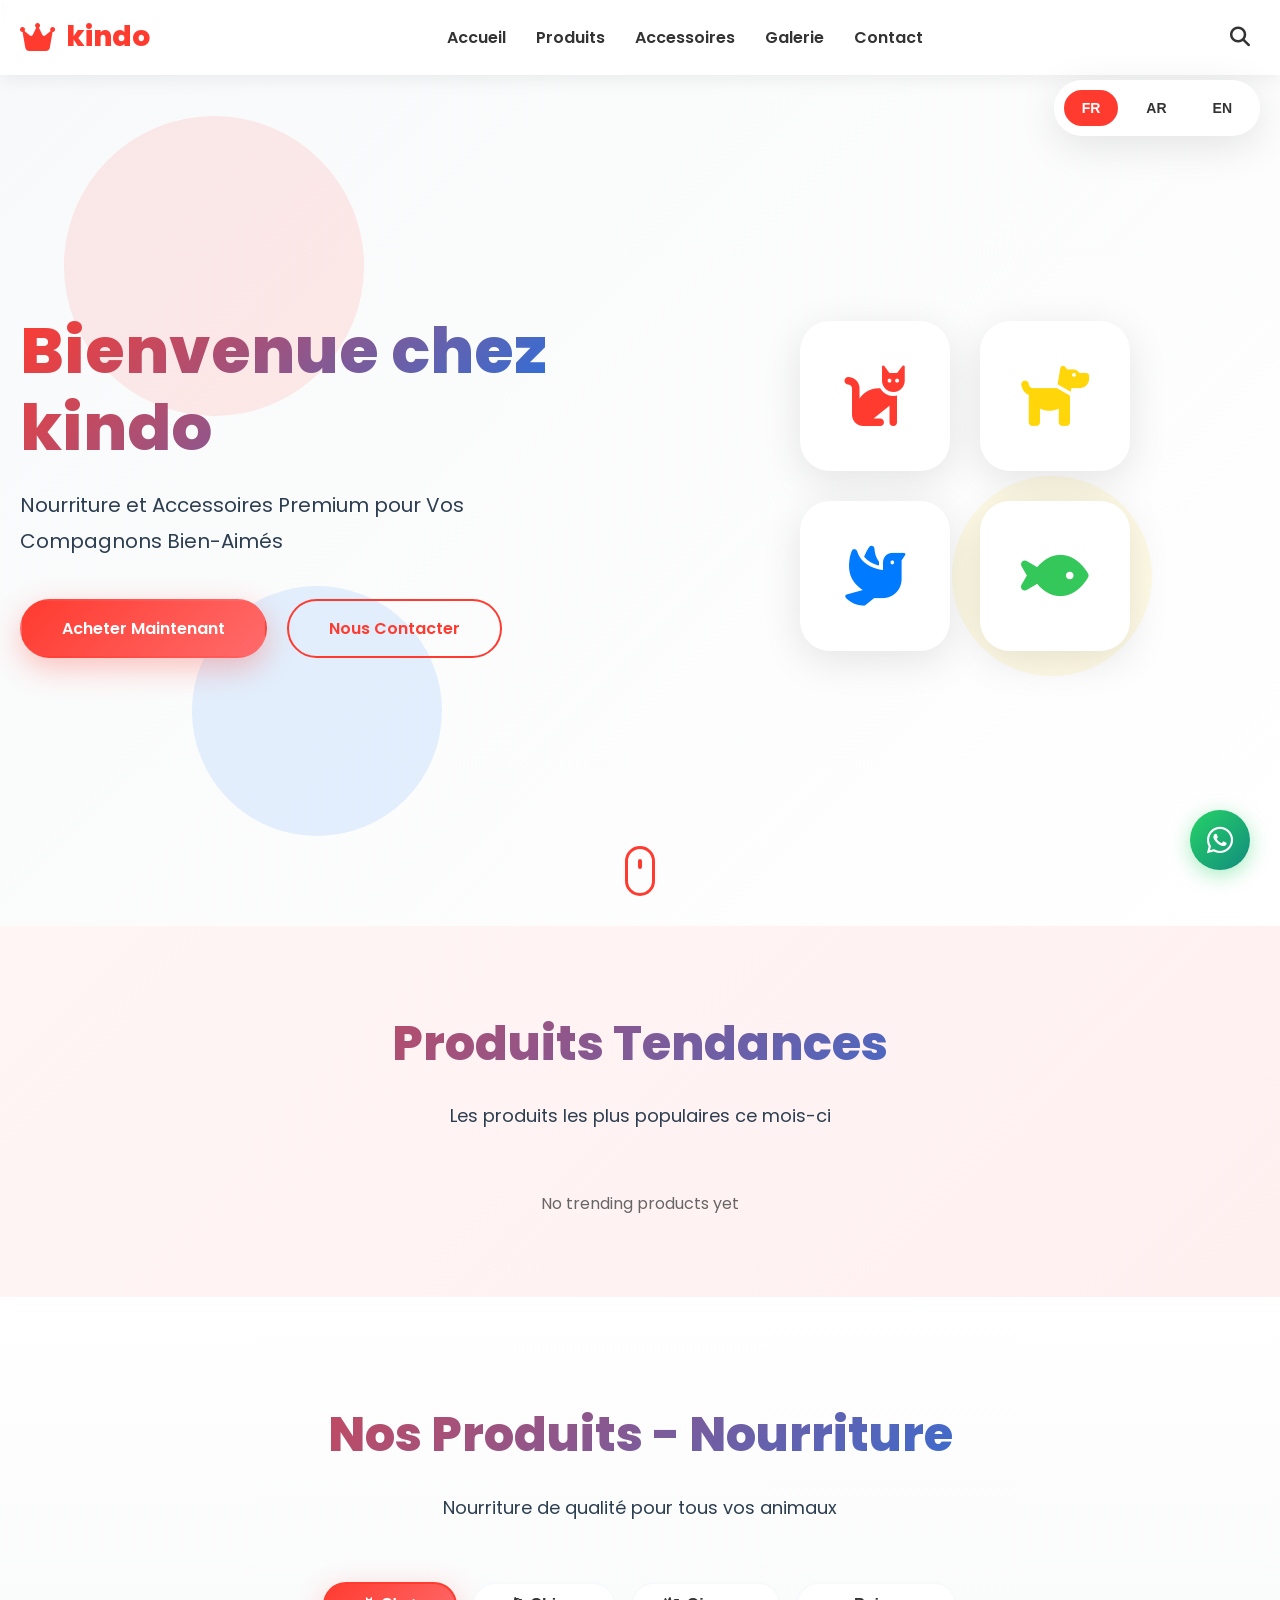
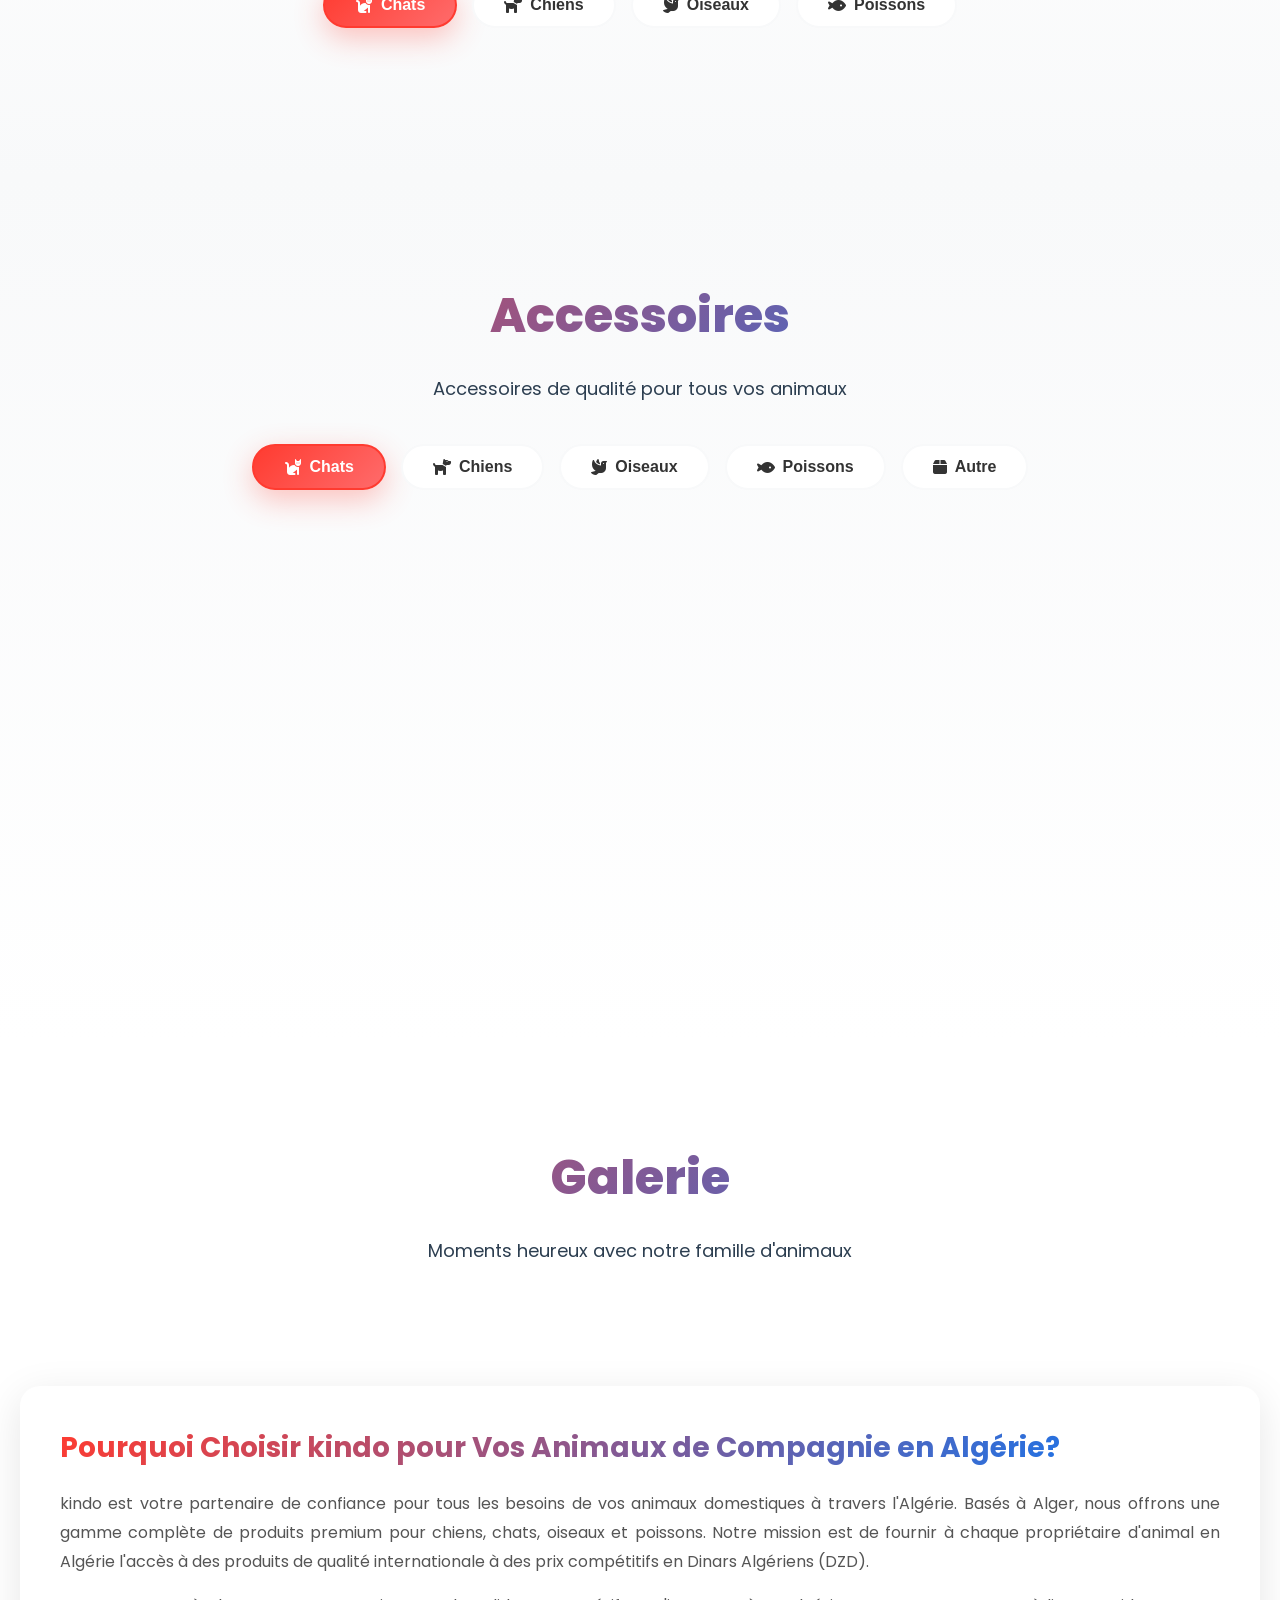
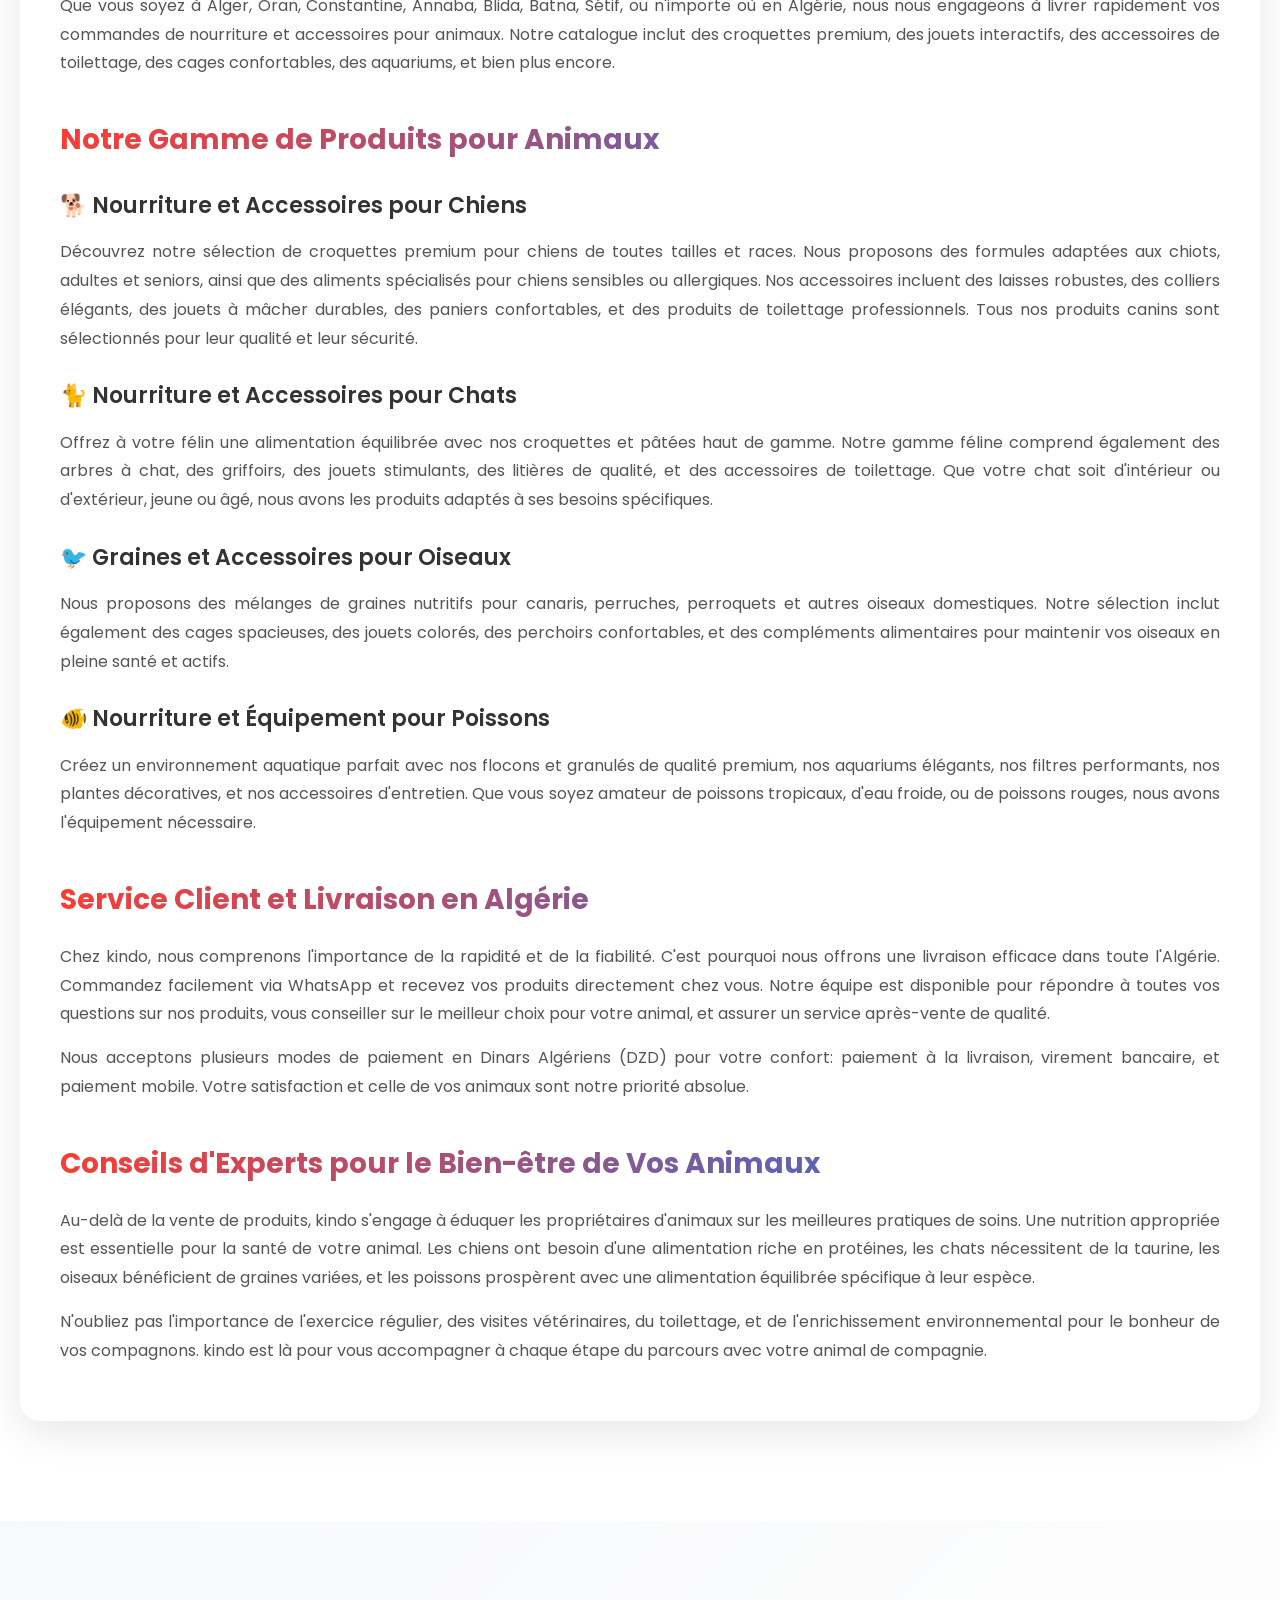
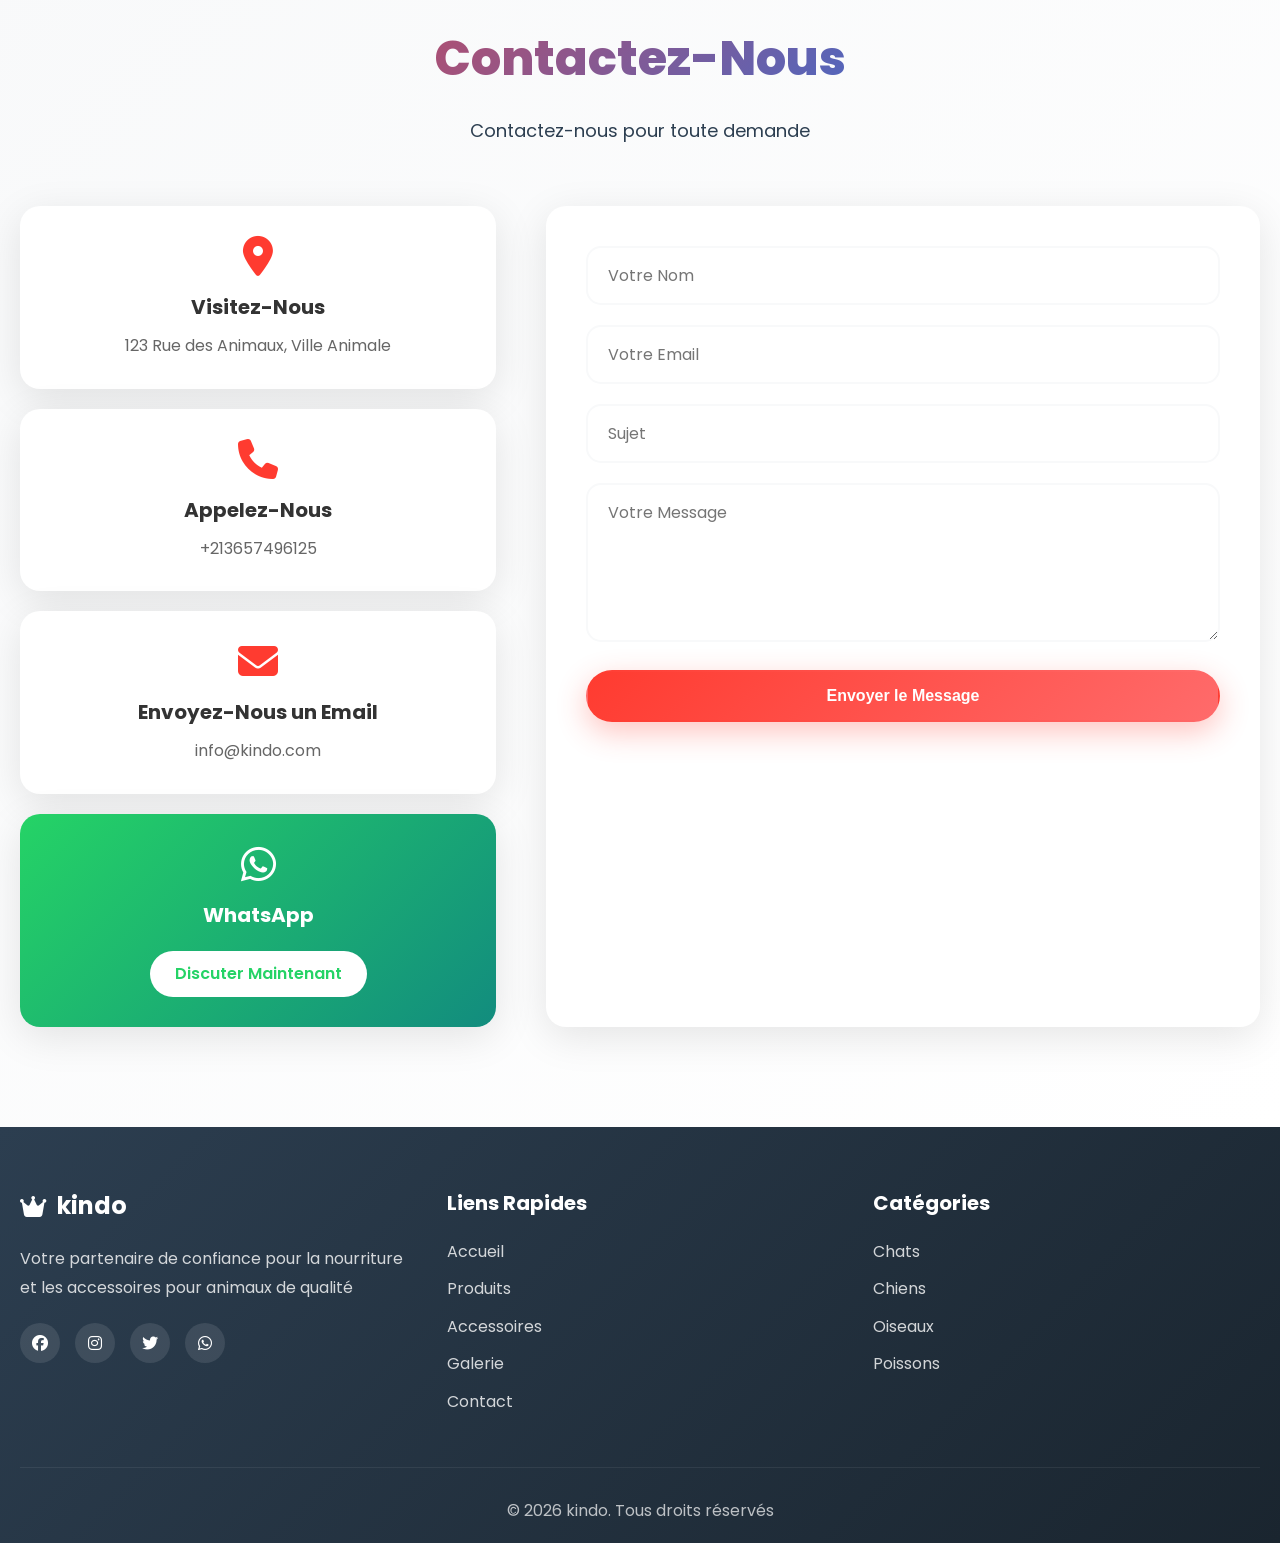
==== index.html @ 69554d9c "Fix mobile product card layout to show 2-column grid - Changed product cards from full-width to 2-co" ====
<!DOCTYPE html>
<html lang="fr" dir="ltr">
<head>
    <meta charset="UTF-8">
    <meta name="viewport" content="width=device-width, initial-scale=1.0, maximum-scale=5.0, user-scalable=yes">
    
    <!-- Primary SEO Meta Tags -->
    <title>Kindo - Nourriture et Accessoires pour Animaux en Algérie</title>
    <meta name="title" content="kindo - Nourriture et Accessoires pour Animaux en Algérie | Alger, Oran, Constantine">
    <meta name="description" content="Boutique spécialisée en nourriture et accessoires pour chiens, chats, oiseaux et poissons en Algérie. Produits premium de qualité, livraison rapide à Alger, Oran, Constantine. Commandez via WhatsApp. Prix en Dinars Algériens (DZD).">
    <meta name="keywords" content="nourriture animaux algerie, animalerie alger, pet shop algeria, croquettes chien algerie, nourriture chat algerie, accessoires animaux domestiques dz, graines oiseaux algerie, aquarium poisson alger, veterinaire produits, animal food algeria, pet store oran, animalerie constantine, طعام الحيوانات الجزائر, متجر حيوانات أليفة الجزائر, مستلزمات الحيوانات">
    <meta name="author" content="kindo Algeria">
    <meta name="robots" content="index, follow, max-image-preview:large, max-snippet:-1, max-video-preview:-1">
    <meta name="googlebot" content="index, follow">
    <link rel="canonical" href="https://kindo.pages.dev/">
    
    <!-- Favicon -->
    <link rel="icon" type="image/x-icon" href="favicon.ico">
    <link rel="icon" type="image/png" sizes="32x32" href="favicon-32x32.png">
    <link rel="icon" type="image/png" sizes="16x16" href="favicon-16x16.png">
    <link rel="apple-touch-icon" sizes="180x180" href="apple-touch-icon.png">
    
    <!-- Geo Targeting -->
    <meta name="geo.region" content="DZ">
    <meta name="geo.placename" content="Algeria">
    <meta name="geo.position" content="36.7538;3.0588">
    <meta name="ICBM" content="36.7538, 3.0588">
    
    <!-- Open Graph / Facebook -->
    <meta property="og:type" content="website">
    <meta property="og:url" content="https://kindo.pages.dev/">
    <meta property="og:title" content="kindo - Animalerie Premium en Algérie">
    <meta property="og:description" content="Découvrez notre large gamme de nourriture et accessoires pour animaux domestiques. Livraison en Algérie. Commandez maintenant!">
    <meta property="og:image" content="https://kindo.pages.dev/og-image.jpg">
    <meta property="og:image:width" content="1200">
    <meta property="og:image:height" content="630">
    <meta property="og:locale" content="fr_DZ">
    <meta property="og:locale:alternate" content="ar_DZ">
    <meta property="og:locale:alternate" content="en_US">
    <meta property="og:site_name" content="kindo">

    <!-- Twitter Card -->
    <meta name="twitter:card" content="summary_large_image">
    <meta name="twitter:url" content="https://kindo.pages.dev/">
    <meta name="twitter:title" content="kindo - Animalerie Premium en Algérie">
    <meta name="twitter:description" content="Nourriture et accessoires de qualité pour chiens, chats, oiseaux et poissons. Livraison en Algérie.">
    <meta name="twitter:image" content="https://kindo.pages.dev/og-image.jpg">
    <meta name="twitter:site" content="@kindoAlgeria">

    <!-- Hreflang Tags for Multilingual SEO -->
    <link rel="alternate" hreflang="fr-dz" href="https://kindo.pages.dev/">
    <link rel="alternate" hreflang="ar-dz" href="https://kindo.pages.dev/">
    <link rel="alternate" hreflang="en" href="https://kindo.pages.dev/">
    <link rel="alternate" hreflang="x-default" href="https://kindo.pages.dev/">

    <!-- Theme Color -->
    <meta name="theme-color" content="#667eea">
    <meta name="msapplication-TileColor" content="#667eea">

    <!-- Mobile App Meta -->
    <meta name="mobile-web-app-capable" content="yes">
    <meta name="apple-mobile-web-app-capable" content="yes">
    <meta name="apple-mobile-web-app-status-bar-style" content="default">
    <meta name="apple-mobile-web-app-title" content="kindo">

    <!-- Schema.org Structured Data -->
    <script type="application/ld+json">
    {
        "@context": "https://schema.org",
        "@type": "LocalBusiness",
        "name": "kindo",
        "description": "Boutique spécialisée en nourriture et accessoires pour animaux en Algérie",
        "url": "https://kindo.pages.dev/",
        "telephone": "+213657496125",
        "email": "info@kindo.com",
        "address": {
            "@type": "PostalAddress",
            "streetAddress": "Baraki, Alger",
            "addressLocality": "Alger",
            "addressRegion": "Alger",
            "addressCountry": "DZ"
        },
        "geo": {
            "@type": "GeoCoordinates",
            "latitude": "36.7538",
            "longitude": "3.0588"
        },
        "openingHours": "Mo-Su 09:00-20:00",
        "priceRange": "$$",
        "areaServed": {
            "@type": "GeoCircle",
            "geoMidpoint": {
                "@type": "GeoCoordinates",
                "latitude": "36.7538",
                "longitude": "3.0588"
            },
            "geoRadius": "100000"
        },
        "sameAs": [
            "https://www.facebook.com/kindo",
            "https://www.instagram.com/kindo",
            "https://www.twitter.com/kindoAlgeria"
        ]
    }
    </script>
    
    <!-- Schema.org Structured Data for AI & SEO -->
    <script type="application/ld+json">
    {
      "@context": "https://schema.org",
      "@type": "PetStore",
      "name": "kindo",
      "description": "Animalerie spécialisée en nourriture et accessoires pour animaux domestiques en Algérie",
      "url": "https://kindo.pages.dev",
      "logo": "https://kindo.pages.dev/logo.png",
      "image": "https://kindo.pages.dev/og-image.jpg",
      "priceRange": "500 DZD - 15000 DZD",
      "address": {
        "@type": "PostalAddress",
        "streetAddress": "Rue des Animaux",
        "addressLocality": "Alger",
        "addressRegion": "Alger",
        "postalCode": "16000",
        "addressCountry": "DZ"
      },
      "geo": {
        "@type": "GeoCoordinates",
        "latitude": "36.7538",
        "longitude": "3.0588"
      },
      "telephone": "+213657496125",
      "openingHoursSpecification": [
        {
          "@type": "OpeningHoursSpecification",
          "dayOfWeek": ["Sunday", "Monday", "Tuesday", "Wednesday", "Thursday", "Friday", "Saturday"],
          "opens": "09:00",
          "closes": "20:00"
        }
      ],
      "paymentAccepted": "Cash, Mobile Payment, Bank Transfer",
      "currenciesAccepted": "DZD",
      "areaServed": {
        "@type": "Country",
        "name": "Algeria"
      },
      "sameAs": [
        "https://www.facebook.com/kindo",
        "https://www.instagram.com/kindo_dz"
      ]
    }
    </script>
    }
    </script>
    
    <!-- Breadcrumb Schema -->
    <script type="application/ld+json">
    {
      "@context": "https://schema.org",
      "@type": "BreadcrumbList",
      "itemListElement": [{
        "@type": "ListItem",
        "position": 1,
        "name": "Accueil",
        "item": "https://kindo.pages.dev/"
      }]
    }
    </script>
    
    <title>kindo - Nourriture et Accessoires Premium pour Animaux</title>
    <link rel="stylesheet" href="styles.css?v=6.3">
    <link rel="stylesheet" href="https://cdnjs.cloudflare.com/ajax/libs/font-awesome/6.4.0/css/all.min.css">
    <link href="https://fonts.googleapis.com/css2?family=Poppins:wght@300;400;500;600;700;800&display=swap" rel="stylesheet">
</head>
<body>
    <!-- Preloader -->
    <div class="preloader" id="preloader">
        <div class="preloader-content">
            <div class="paw-print">
                <i class="fas fa-paw"></i>
            </div>
            <p class="loading-text" data-en="Loading..." data-fr="Chargement..." data-ar="جار التحميل...">Chargement...</p>
        </div>
    </div>

    <!-- Language Switcher -->
    <div class="language-switcher">
        <button class="lang-btn active" data-lang="fr">FR</button>
        <button class="lang-btn" data-lang="ar">AR</button>
        <button class="lang-btn" data-lang="en">EN</button>
    </div>

    <!-- Navigation -->
    <nav class="navbar" id="navbar">
        <div class="container">
            <div class="nav-wrapper">
                <div class="logo">
                    <i class="fas fa-crown"></i>
                    <span data-en="kindo" data-fr="kindo" data-ar="كيندوم">kindo</span>
                </div>
                <ul class="nav-menu" id="navMenu">
                    <li><a href="#home" class="nav-link" data-en="Home" data-fr="Accueil" data-ar="الرئيسية">Accueil</a></li>
                    <li>
                        <a href="#products" class="nav-link" data-en="Products" data-fr="Produits" data-ar="المنتجات">Produits</a>
                    </li>
                    <li><a href="#accessories" class="nav-link" data-en="Accessories" data-fr="Accessoires" data-ar="إكسسوارات">Accessoires</a></li>
                    <li><a href="#gallery" class="nav-link" data-en="Gallery" data-fr="Galerie" data-ar="المعرض">Galerie</a></li>
                    <li><a href="#contact" class="nav-link" data-en="Contact" data-fr="Contact" data-ar="اتصل بنا">Contact</a></li>
                </ul>
                <div class="nav-icons">
                    <button class="search-btn" id="searchBtn"><i class="fas fa-search"></i></button>
                    <button class="menu-toggle" id="menuToggle">
                        <span></span>
                        <span></span>
                        <span></span>
                    </button>
                </div>
            </div>
        </div>
    </nav>

    <!-- Search Overlay -->
    <div class="search-overlay" id="searchOverlay">
        <div class="search-container">
            <div class="search-header">
                <input type="text" id="searchInput" placeholder="Search products..." autocomplete="off">
                <button class="search-close" id="searchClose"><i class="fas fa-times"></i></button>
            </div>
            <div class="search-results" id="searchResults">
                <!-- Search results will appear here -->
            </div>
        </div>
    </div>

    <!-- Hero Section -->
    <section class="hero" id="home">
        <div class="hero-background">
            <div class="floating-shape shape-1"></div>
            <div class="floating-shape shape-2"></div>
            <div class="floating-shape shape-3"></div>
        </div>
        <div class="container">
            <div class="hero-content">
                <h1 class="hero-title" data-en="Welcome to kindo" data-fr="Bienvenue chez kindo" data-ar="مرحباً بك في كيندوم">
                    Bienvenue chez kindo
                </h1>
                <p class="hero-subtitle" data-en="Premium Pet Food & Accessories for Your Beloved Companions" data-fr="Nourriture et Accessoires Premium pour Vos Compagnons Bien-Aimés" data-ar="طعام وإكسسوارات فاخرة لرفاقك الأعزاء">
                    Nourriture et Accessoires Premium pour Vos Compagnons Bien-Aimés
                </p>
                <div class="hero-buttons">
                    <a href="#products" class="btn btn-primary" data-en="Shop Now" data-fr="Acheter Maintenant" data-ar="تسوق الآن">Acheter Maintenant</a>
                    <a href="#contact" class="btn btn-secondary" data-en="Contact Us" data-fr="Nous Contacter" data-ar="اتصل بنا">Nous Contacter</a>
                </div>
            </div>
            <div class="hero-image">
                <div class="hero-pet-icons">
                    <div class="pet-icon"><i class="fas fa-cat"></i></div>
                    <div class="pet-icon"><i class="fas fa-dog"></i></div>
                    <div class="pet-icon"><i class="fas fa-dove"></i></div>
                    <div class="pet-icon"><i class="fas fa-fish"></i></div>
                </div>
            </div>
        </div>
        <div class="scroll-indicator">
            <div class="mouse"></div>
        </div>
    </section>

    <!-- Trending Products Section -->
    <section class="trending-section" id="trending">
        <div class="container">
            <h2 class="section-title" data-en="Trending Products" data-fr="Produits Tendances" data-ar="المنتجات الرائجة">Produits Tendances</h2>
            <p class="section-subtitle" data-en="Most popular products this month" data-fr="Les produits les plus populaires ce mois-ci" data-ar="المنتجات الأكثر شعبية هذا الشهر">Les produits les plus populaires ce mois-ci</p>
            <div class="products-grid" id="trendingGrid">
                <!-- Trending products will be dynamically loaded -->
            </div>
        </div>
    </section>

    <!-- Products Section -->
    <section class="products" id="products">
        <div class="container">
            <h2 class="section-title" data-en="Our Products - Food" data-fr="Nos Produits - Nourriture" data-ar="منتجاتنا - طعام">Nos Produits - Nourriture</h2>
            <p class="section-subtitle" data-en="Quality food for all your pets" data-fr="Nourriture de qualité pour tous vos animaux" data-ar="طعام عالي الجودة لجميع حيواناتك الأليفة">Nourriture de qualité pour tous vos animaux</p>
            
            <!-- Category Tabs -->
            <div class="category-tabs">
                <button class="tab-btn active" data-category="cats" data-type="food" data-en="Cats" data-fr="Chats" data-ar="القطط"><i class="fas fa-cat"></i> Chats</button>
                <button class="tab-btn" data-category="dogs" data-type="food" data-en="Dogs" data-fr="Chiens" data-ar="الكلاب"><i class="fas fa-dog"></i> Chiens</button>
                <button class="tab-btn" data-category="birds" data-type="food" data-en="Birds" data-fr="Oiseaux" data-ar="الطيور"><i class="fas fa-dove"></i> Oiseaux</button>
                <button class="tab-btn" data-category="fish" data-type="food" data-en="Fish" data-fr="Poissons" data-ar="الأسماك"><i class="fas fa-fish"></i> Poissons</button>
            </div>

            <!-- Products Grid -->
            <div class="products-grid" id="productsGrid">
                <!-- Products will be dynamically loaded -->
            </div>
        </div>
    </section>

    <!-- Accessories Section -->
    <section class="products accessories-section" id="accessories">
        <div class="container">
            <h2 class="section-title" data-en="Accessories" data-fr="Accessoires" data-ar="إكسسوارات">Accessoires</h2>
            <p class="section-subtitle" data-en="Quality accessories for all your pets" data-fr="Accessoires de qualité pour tous vos animaux" data-ar="إكسسوارات عالية الجودة لجميع حيواناتك الأليفة">Accessoires de qualité pour tous vos animaux</p>
            
            <!-- Category Tabs for Accessories -->
            <div class="category-tabs">
                <button class="tab-btn active" data-category="cats" data-type="accessory" data-en="Cats" data-fr="Chats" data-ar="القطط"><i class="fas fa-cat"></i> Chats</button>
                <button class="tab-btn" data-category="dogs" data-type="accessory" data-en="Dogs" data-fr="Chiens" data-ar="الكلاب"><i class="fas fa-dog"></i> Chiens</button>
                <button class="tab-btn" data-category="birds" data-type="accessory" data-en="Birds" data-fr="Oiseaux" data-ar="الطيور"><i class="fas fa-dove"></i> Oiseaux</button>
                <button class="tab-btn" data-category="fish" data-type="accessory" data-en="Fish" data-fr="Poissons" data-ar="الأسماك"><i class="fas fa-fish"></i> Poissons</button>
                <button class="tab-btn" data-category="other" data-type="accessory" data-en="Other" data-fr="Autre" data-ar="أخرى"><i class="fas fa-box"></i> Autre</button>
            </div>

            <!-- Accessories Grid -->
            <div class="products-grid" id="accessoriesGrid">
                <!-- Accessories will be dynamically loaded -->
            </div>
        </div>
    </section>

    <!-- Gallery Section -->
    <section class="gallery" id="gallery">
        <div class="container">
            <h2 class="section-title" data-en="Gallery" data-fr="Galerie" data-ar="المعرض">Galerie</h2>
            <p class="section-subtitle" data-en="Happy moments with our pet family" data-fr="Moments heureux avec notre famille d'animaux" data-ar="لحظات سعيدة مع عائلة حيواناتنا الأليفة">Moments heureux avec notre famille d'animaux</p>
            
            <div class="gallery-grid" id="galleryGrid">
                <!-- Gallery items will be dynamically loaded -->
            </div>
            
            <!-- SEO-Rich Content for AI Visibility -->
            <div class="seo-content-section">
                <div class="seo-content-block">
                    <h3 data-fr="Pourquoi Choisir kindo pour Vos Animaux de Compagnie en Algérie?" data-en="Why Choose kindo for Your Pets in Algeria?" data-ar="لماذا تختار كيندوم لحيواناتك الأليفة في الجزائر؟">Pourquoi Choisir kindo pour Vos Animaux de Compagnie en Algérie?</h3>
                    <p data-fr="kindo est votre partenaire de confiance pour tous les besoins de vos animaux domestiques à travers l'Algérie. Basés à Alger, nous offrons une gamme complète de produits premium pour chiens, chats, oiseaux et poissons. Notre mission est de fournir à chaque propriétaire d'animal en Algérie l'accès à des produits de qualité internationale à des prix compétitifs en Dinars Algériens (DZD)." data-en="kindo is your trusted partner for all your pet needs across Algeria. Based in Algiers, we offer a complete range of premium products for dogs, cats, birds and fish. Our mission is to provide every pet owner in Algeria with access to international quality products at competitive prices in Algerian Dinars (DZD)." data-ar="كيندوم هو شريكك الموثوق لجميع احتياجات حيواناتك الأليفة في جميع أنحاء الجزائر. نحن نقدم مجموعة كاملة من المنتجات الفاخرة للكلاب والقطط والطيور والأسماك. مهمتنا هي توفير الوصول لكل مالك حيوان أليف في الجزائر إلى منتجات ذات جودة عالمية بأسعار تنافسية بالدينار الجزائري.">kindo est votre partenaire de confiance pour tous les besoins de vos animaux domestiques à travers l'Algérie. Basés à Alger, nous offrons une gamme complète de produits premium pour chiens, chats, oiseaux et poissons. Notre mission est de fournir à chaque propriétaire d'animal en Algérie l'accès à des produits de qualité internationale à des prix compétitifs en Dinars Algériens (DZD).</p>
                    
                    <p data-fr="Que vous soyez à Alger, Oran, Constantine, Annaba, Blida, Batna, Sétif, ou n'importe où en Algérie, nous nous engageons à livrer rapidement vos commandes de nourriture et accessoires pour animaux. Notre catalogue inclut des croquettes premium, des jouets interactifs, des accessoires de toilettage, des cages confortables, des aquariums, et bien plus encore." data-en="Whether you are in Algiers, Oran, Constantine, Annaba, Blida, Batna, Setif, or anywhere in Algeria, we are committed to quickly delivering your pet food and accessories orders. Our catalog includes premium kibble, interactive toys, grooming accessories, comfortable cages, aquariums, and much more." data-ar="سواء كنت في الجزائر العاصمة، وهران، قسنطينة، عنابة، البليدة، باتنة، سطيف، أو في أي مكان في الجزائر، نحن ملتزمون بتوصيل طلباتك من طعام وإكسسوارات الحيوانات الأليفة بسرعة. يشمل كتالوجنا طعام الحيوانات الفاخر، ألعاب تفاعلية، إكسسوارات التنظيف، أقفاص مريحة، أحواض أسماك، والمزيد.">Que vous soyez à Alger, Oran, Constantine, Annaba, Blida, Batna, Sétif, ou n'importe où en Algérie, nous nous engageons à livrer rapidement vos commandes de nourriture et accessoires pour animaux. Notre catalogue inclut des croquettes premium, des jouets interactifs, des accessoires de toilettage, des cages confortables, des aquariums, et bien plus encore.</p>
                </div>

                <div class="seo-content-block">
                    <h3 data-fr="Notre Gamme de Produits pour Animaux" data-en="Our Range of Pet Products" data-ar="مجموعتنا من منتجات الحيوانات الأليفة">Notre Gamme de Produits pour Animaux</h3>
                    
                    <h4 data-fr="🐕 Nourriture et Accessoires pour Chiens" data-en="🐕 Dog Food and Accessories" data-ar="🐕 طعام وإكسسوارات الكلاب">🐕 Nourriture et Accessoires pour Chiens</h4>
                    <p data-fr="Découvrez notre sélection de croquettes premium pour chiens de toutes tailles et races. Nous proposons des formules adaptées aux chiots, adultes et seniors, ainsi que des aliments spécialisés pour chiens sensibles ou allergiques. Nos accessoires incluent des laisses robustes, des colliers élégants, des jouets à mâcher durables, des paniers confortables, et des produits de toilettage professionnels. Tous nos produits canins sont sélectionnés pour leur qualité et leur sécurité." data-en="Discover our selection of premium kibble for dogs of all sizes and breeds. We offer formulas suitable for puppies, adults and seniors, as well as specialized foods for sensitive or allergic dogs. Our accessories include sturdy leashes, elegant collars, durable chew toys, comfortable beds, and professional grooming products. All our canine products are selected for their quality and safety." data-ar="اكتشف مجموعتنا من طعام الكلاب الفاخر لجميع الأحجام والسلالات. نقدم تركيبات مناسبة للجراء والبالغين وكبار السن، بالإضافة إلى أطعمة متخصصة للكلاب الحساسة أو المصابة بالحساسية. تشمل إكسسواراتنا أطواقًا قوية، وياقات أنيقة، وألعاب مضغ متينة، وأسرّة مريحة، ومنتجات تنظيف احترافية.">Découvrez notre sélection de croquettes premium pour chiens de toutes tailles et races. Nous proposons des formules adaptées aux chiots, adultes et seniors, ainsi que des aliments spécialisés pour chiens sensibles ou allergiques. Nos accessoires incluent des laisses robustes, des colliers élégants, des jouets à mâcher durables, des paniers confortables, et des produits de toilettage professionnels. Tous nos produits canins sont sélectionnés pour leur qualité et leur sécurité.</p>
                    
                    <h4 data-fr="🐈 Nourriture et Accessoires pour Chats" data-en="🐈 Cat Food and Accessories" data-ar="🐈 طعام وإكسسوارات القطط">🐈 Nourriture et Accessoires pour Chats</h4>
                    <p data-fr="Offrez à votre félin une alimentation équilibrée avec nos croquettes et pâtées haut de gamme. Notre gamme féline comprend également des arbres à chat, des griffoirs, des jouets stimulants, des litières de qualité, et des accessoires de toilettage. Que votre chat soit d'intérieur ou d'extérieur, jeune ou âgé, nous avons les produits adaptés à ses besoins spécifiques." data-en="Give your feline a balanced diet with our high-end kibble and pâté. Our feline range also includes cat trees, scratching posts, stimulating toys, quality litter, and grooming accessories. Whether your cat is indoor or outdoor, young or old, we have products suited to its specific needs." data-ar="قدم لقطك نظامًا غذائيًا متوازنًا مع طعام القطط عالي الجودة. تشمل مجموعتنا للقطط أيضًا أشجار القطط، ومخدشات، وألعابًا محفزة، ورمل قطط عالي الجودة، وإكسسوارات العناية. سواء كان قطك داخليًا أو خارجيًا، صغيرًا أو كبيرًا، لدينا المنتجات المناسبة لاحتياجاته الخاصة.">Offrez à votre félin une alimentation équilibrée avec nos croquettes et pâtées haut de gamme. Notre gamme féline comprend également des arbres à chat, des griffoirs, des jouets stimulants, des litières de qualité, et des accessoires de toilettage. Que votre chat soit d'intérieur ou d'extérieur, jeune ou âgé, nous avons les produits adaptés à ses besoins spécifiques.</p>
                    
                    <h4 data-fr="🐦 Graines et Accessoires pour Oiseaux" data-en="🐦 Bird Seeds and Accessories" data-ar="🐦 بذور وإكسسوارات الطيور">🐦 Graines et Accessoires pour Oiseaux</h4>
                    <p data-fr="Nous proposons des mélanges de graines nutritifs pour canaris, perruches, perroquets et autres oiseaux domestiques. Notre sélection inclut également des cages spacieuses, des jouets colorés, des perchoirs confortables, et des compléments alimentaires pour maintenir vos oiseaux en pleine santé et actifs." data-en="We offer nutritious seed mixes for canaries, parakeets, parrots and other domestic birds. Our selection also includes spacious cages, colorful toys, comfortable perches, and dietary supplements to keep your birds healthy and active." data-ar="نقدم خلطات بذور مغذية للكناري والببغاوات والببغاوات الصغيرة وغيرها من الطيور الأليفة. تشمل مجموعتنا أيضًا أقفاصًا واسعة، وألعابًا ملونة، ومجاثم مريحة، ومكملات غذائية للحفاظ على صحة ونشاط طيورك.">Nous proposons des mélanges de graines nutritifs pour canaris, perruches, perroquets et autres oiseaux domestiques. Notre sélection inclut également des cages spacieuses, des jouets colorés, des perchoirs confortables, et des compléments alimentaires pour maintenir vos oiseaux en pleine santé et actifs.</p>
                    
                    <h4 data-fr="🐠 Nourriture et Équipement pour Poissons" data-en="🐠 Fish Food and Equipment" data-ar="🐠 طعام ومعدات الأسماك">🐠 Nourriture et Équipement pour Poissons</h4>
                    <p data-fr="Créez un environnement aquatique parfait avec nos flocons et granulés de qualité premium, nos aquariums élégants, nos filtres performants, nos plantes décoratives, et nos accessoires d'entretien. Que vous soyez amateur de poissons tropicaux, d'eau froide, ou de poissons rouges, nous avons l'équipement nécessaire." data-en="Create a perfect aquatic environment with our premium quality flakes and pellets, elegant aquariums, efficient filters, decorative plants, and maintenance accessories. Whether you are a fan of tropical fish, cold water, or goldfish, we have the necessary equipment." data-ar="أنشئ بيئة مائية مثالية مع رقائقنا وحبيباتنا عالية الجودة، وأحواض الأسماك الأنيقة، والمرشحات الفعالة، والنباتات الزخرفية، وإكسسوارات الصيانة. سواء كنت من محبي الأسماك الاستوائية، أو الماء البارد، أو السمك الذهبي، لدينا المعدات اللازمة.">Créez un environnement aquatique parfait avec nos flocons et granulés de qualité premium, nos aquariums élégants, nos filtres performants, nos plantes décoratives, et nos accessoires d'entretien. Que vous soyez amateur de poissons tropicaux, d'eau froide, ou de poissons rouges, nous avons l'équipement nécessaire.</p>
                </div>

                <div class="seo-content-block">
                    <h3 data-fr="Service Client et Livraison en Algérie" data-en="Customer Service and Delivery in Algeria" data-ar="خدمة العملاء والتوصيل في الجزائر">Service Client et Livraison en Algérie</h3>
                    <p data-fr="Chez kindo, nous comprenons l'importance de la rapidité et de la fiabilité. C'est pourquoi nous offrons une livraison efficace dans toute l'Algérie. Commandez facilement via WhatsApp et recevez vos produits directement chez vous. Notre équipe est disponible pour répondre à toutes vos questions sur nos produits, vous conseiller sur le meilleur choix pour votre animal, et assurer un service après-vente de qualité." data-en="At kindo, we understand the importance of speed and reliability. That's why we offer efficient delivery throughout Algeria. Order easily via WhatsApp and receive your products directly at home. Our team is available to answer all your questions about our products, advise you on the best choice for your pet, and provide quality after-sales service." data-ar="في كيندوم، نفهم أهمية السرعة والموثوقية. لهذا السبب نقدم توصيلًا فعالًا في جميع أنحاء الجزائر. اطلب بسهولة عبر واتساب واستلم منتجاتك مباشرة في المنزل. فريقنا متاح للإجابة على جميع أسئلتك حول منتجاتنا، ونصحك بأفضل اختيار لحيوانك الأليف، وتقديم خدمة ما بعد البيع عالية الجودة.">Chez kindo, nous comprenons l'importance de la rapidité et de la fiabilité. C'est pourquoi nous offrons une livraison efficace dans toute l'Algérie. Commandez facilement via WhatsApp et recevez vos produits directement chez vous. Notre équipe est disponible pour répondre à toutes vos questions sur nos produits, vous conseiller sur le meilleur choix pour votre animal, et assurer un service après-vente de qualité.</p>
                    
                    <p data-fr="Nous acceptons plusieurs modes de paiement en Dinars Algériens (DZD) pour votre confort: paiement à la livraison, virement bancaire, et paiement mobile. Votre satisfaction et celle de vos animaux sont notre priorité absolue." data-en="We accept multiple payment methods in Algerian Dinars (DZD) for your convenience: cash on delivery, bank transfer, and mobile payment. Your satisfaction and that of your pets are our absolute priority." data-ar="نقبل طرق دفع متعددة بالدينار الجزائري (DZD) لراحتك: الدفع عند الاستلام، والتحويل البنكي، والدفع عبر الهاتف المحمول. رضاك ورضا حيواناتك الأليفة هو أولويتنا المطلقة.">Nous acceptons plusieurs modes de paiement en Dinars Algériens (DZD) pour votre confort: paiement à la livraison, virement bancaire, et paiement mobile. Votre satisfaction et celle de vos animaux sont notre priorité absolue.</p>
                </div>

                <div class="seo-content-block">
                    <h3 data-fr="Conseils d'Experts pour le Bien-être de Vos Animaux" data-en="Expert Advice for Your Pets' Well-being" data-ar="نصائح الخبراء لرفاهية حيواناتك الأليفة">Conseils d'Experts pour le Bien-être de Vos Animaux</h3>
                    <p data-fr="Au-delà de la vente de produits, kindo s'engage à éduquer les propriétaires d'animaux sur les meilleures pratiques de soins. Une nutrition appropriée est essentielle pour la santé de votre animal. Les chiens ont besoin d'une alimentation riche en protéines, les chats nécessitent de la taurine, les oiseaux bénéficient de graines variées, et les poissons prospèrent avec une alimentation équilibrée spécifique à leur espèce." data-en="Beyond selling products, kindo is committed to educating pet owners on best care practices. Proper nutrition is essential for your pet's health. Dogs need a protein-rich diet, cats require taurine, birds benefit from varied seeds, and fish thrive on a balanced diet specific to their species." data-ar="بالإضافة إلى بيع المنتجات، تلتزم كيندوم بتثقيف مالكي الحيوانات الأليفة حول أفضل ممارسات الرعاية. التغذية السليمة ضرورية لصحة حيوانك الأليف. تحتاج الكلاب إلى نظام غذائي غني بالبروتين، وتحتاج القطط إلى التورين، وتستفيد الطيور من البذور المتنوعة، وتزدهر الأسماك بنظام غذائي متوازن خاص بنوعها.">Au-delà de la vente de produits, kindo s'engage à éduquer les propriétaires d'animaux sur les meilleures pratiques de soins. Une nutrition appropriée est essentielle pour la santé de votre animal. Les chiens ont besoin d'une alimentation riche en protéines, les chats nécessitent de la taurine, les oiseaux bénéficient de graines variées, et les poissons prospèrent avec une alimentation équilibrée spécifique à leur espèce.</p>
                    
                    <p data-fr="N'oubliez pas l'importance de l'exercice régulier, des visites vétérinaires, du toilettage, et de l'enrichissement environnemental pour le bonheur de vos compagnons. kindo est là pour vous accompagner à chaque étape du parcours avec votre animal de compagnie." data-en="Don't forget the importance of regular exercise, veterinary visits, grooming, and environmental enrichment for your companions' happiness. kindo is here to support you every step of the way with your pet." data-ar="لا تنسَ أهمية التمارين المنتظمة، والزيارات البيطرية، والعناية، والإثراء البيئي لسعادة رفاقك. كيندوم هنا لدعمك في كل خطوة من رحلتك مع حيوانك الأليف.">N'oubliez pas l'importance de l'exercice régulier, des visites vétérinaires, du toilettage, et de l'enrichissement environnemental pour le bonheur de vos compagnons. kindo est là pour vous accompagner à chaque étape du parcours avec votre animal de compagnie.</p>
                </div>
            </div>
        </div>
    </section>

    <!-- Contact Section -->
    <section class="contact" id="contact">
        <div class="container">
            <h2 class="section-title" data-en="Contact Us" data-fr="Contactez-Nous" data-ar="اتصل بنا">Contactez-Nous</h2>
            <p class="section-subtitle" data-en="Get in touch with us for any inquiries" data-fr="Contactez-nous pour toute demande" data-ar="اتصل بنا لأي استفسارات">Contactez-nous pour toute demande</p>
            
            <div class="contact-wrapper">
                <div class="contact-info">
                    <div class="info-card">
                        <i class="fas fa-map-marker-alt"></i>
                        <h3 data-en="Visit Us" data-fr="Visitez-Nous" data-ar="زوروا">Visitez-Nous</h3>
                        <p data-en="123 Pet Street, Animal City" data-fr="Baraki, Alger" data-ar="123 شارع الحيوانات الأليفة، مدينة الحيوانات">123 Rue des Animaux, Ville Animale</p>
                    </div>
                    <div class="info-card">
                        <i class="fas fa-phone"></i>
                        <h3 data-en="Call Us" data-fr="Appelez-Nous" data-ar="اتصل بنا">Appelez-Nous</h3>
                        <p>+213657496125</p>
                    </div>
                    <div class="info-card">
                        <i class="fas fa-envelope"></i>
                        <h3 data-en="Email Us" data-fr="Envoyez-Nous un Email" data-ar="راسلنا">Envoyez-Nous un Email</h3>
                        <p>info@kindo.com</p>
                    </div>
                    <div class="info-card whatsapp-card">
                        <i class="fab fa-whatsapp"></i>
                        <h3 data-en="WhatsApp Us" data-fr="WhatsApp" data-ar="واتساب">WhatsApp</h3>
                        <a href="https://wa.me/0657496125" class="whatsapp-btn" data-en="Chat Now" data-fr="Discuter Maintenant" data-ar="دردش الآن">Discuter Maintenant</a>
                    </div>
                </div>
                <form class="contact-form" id="contactForm">
                    <input type="text" placeholder="Votre Nom" data-placeholder-en="Your Name" data-placeholder-fr="Votre Nom" data-placeholder-ar="اسمك" required>
                    <input type="email" placeholder="Votre Email" data-placeholder-en="Your Email" data-placeholder-fr="Votre Email" data-placeholder-ar="بريدك الإلكتروني" required>
                    <input type="text" placeholder="Sujet" data-placeholder-en="Subject" data-placeholder-fr="Sujet" data-placeholder-ar="الموضوع" required>
                    <textarea rows="5" placeholder="Votre Message" data-placeholder-en="Your Message" data-placeholder-fr="Votre Message" data-placeholder-ar="رسالتك" required></textarea>
                    <button type="submit" class="btn btn-primary" data-en="Send Message" data-fr="Envoyer le Message" data-ar="إرسال الرسالة">Envoyer le Message</button>
                </form>
            </div>
        </div>
    </section>

    <!-- Footer -->
    <footer class="footer">
        <div class="container">
            <div class="footer-content">
                <div class="footer-section">
                    <h3><i class="fas fa-crown"></i> kindo</h3>
                    <p data-en="Your trusted partner for premium pet food and accessories" data-fr="Votre partenaire de confiance pour la nourriture et les accessoires pour animaux de qualité" data-ar="شريكك الموثوق لطعام وإكسسوارات الحيوانات الأليفة الفاخرة">Votre partenaire de confiance pour la nourriture et les accessoires pour animaux de qualité</p>
                    <div class="social-links">
                        <a href="#"><i class="fab fa-facebook"></i></a>
                        <a href="#"><i class="fab fa-instagram"></i></a>
                        <a href="#"><i class="fab fa-twitter"></i></a>
                        <a href="#"><i class="fab fa-whatsapp"></i></a>
                    </div>
                </div>
                <div class="footer-section">
                    <h4 data-en="Quick Links" data-fr="Liens Rapides" data-ar="روابط سريعة">Liens Rapides</h4>
                    <ul>
                        <li><a href="#home" data-en="Home" data-fr="Accueil" data-ar="الرئيسية">Accueil</a></li>
                        <li><a href="#products" data-en="Products" data-fr="Produits" data-ar="المنتجات">Produits</a></li>
                        <li><a href="#accessories" data-en="Accessories" data-fr="Accessoires" data-ar="إكسسوارات">Accessoires</a></li>
                        <li><a href="#gallery" data-en="Gallery" data-fr="Galerie" data-ar="المعرض">Galerie</a></li>
                        <li><a href="#contact" data-en="Contact" data-fr="Contact" data-ar="اتصل بنا">Contact</a></li>
                    </ul>
                </div>
                <div class="footer-section">
                    <h4 data-en="Categories" data-fr="Catégories" data-ar="الفئات">Catégories</h4>
                    <ul>
                        <li><a href="#products" onclick="filterByCategory('cats')" data-en="Cats" data-fr="Chats" data-ar="القطط">Chats</a></li>
                        <li><a href="#products" onclick="filterByCategory('dogs')" data-en="Dogs" data-fr="Chiens" data-ar="الكلاب">Chiens</a></li>
                        <li><a href="#products" onclick="filterByCategory('birds')" data-en="Birds" data-fr="Oiseaux" data-ar="الطيور">Oiseaux</a></li>
                        <li><a href="#products" onclick="filterByCategory('fish')" data-en="Fish" data-fr="Poissons" data-ar="الأسماك">Poissons</a></li>
                    </ul>
                </div>
            </div>
            <div class="footer-bottom">
                <p>&copy; 2026 kindo. <span data-en="All rights reserved" data-fr="Tous droits réservés" data-ar="جميع الحقوق محفوظة">Tous droits réservés</span></p>
            </div>
        </div>
    </footer>

    <!-- WhatsApp Floating Button -->
    <a href="https://wa.me/0657496125" class="whatsapp-float" target="_blank">
        <i class="fab fa-whatsapp"></i>
    </a>

    <!-- Product Modal -->
    <div class="modal" id="productModal">
        <div class="modal-content">
            <span class="close-modal">&times;</span>
            <div class="modal-body" id="modalBody"></div>
        </div>
    </div>

    <!-- Gallery Album Modal -->
    <div class="modal" id="galleryModal">
        <div class="modal-content gallery-modal-content">
            <span class="close-modal" id="closeGalleryModal">&times;</span>
            <div class="gallery-modal-body">
                <div class="carousel-container">
                    <button class="carousel-btn prev" id="carouselPrev"><i class="fas fa-chevron-left"></i></button>
                    <div class="carousel-track-wrapper">
                        <div class="carousel-track" id="carouselTrack">
                            <!-- Slides will be injected here -->
                        </div>
                    </div>
                    <button class="carousel-btn next" id="carouselNext"><i class="fas fa-chevron-right"></i></button>
                </div>
                <div class="carousel-dots" id="carouselDots">
                    <!-- Dots will be injected here -->
                </div>
                <div class="gallery-text-content">
                    <h2 id="galleryModalTitle">Album Title</h2>
                    <p id="galleryModalDescription">Description goes here...</p>
                </div>
            </div>
        </div>
    </div>

    <script src="script.js?v=6.0"></script>
</body>
</html>
---- styles.css ----
/* Reset and Base Styles */
* {
    margin: 0;
    padding: 0;
    box-sizing: border-box;
}

:root {
    --primary-color: #FF3B30;
    --secondary-color: #FFD60A;
    --accent-color: #007AFF;
    --white: #FFFFFF;
    --light-gray: #F8F9FA;
    --dark-gray: #2C3E50;
    --text-color: #333333;
    --shadow: 0 10px 40px rgba(0, 0, 0, 0.1);
    --transition: all 0.4s cubic-bezier(0.4, 0, 0.2, 1);
}

html, body {
    max-width: 100vw;
    overflow-x: hidden;
}

body {
    font-family: 'Poppins', sans-serif;
    color: var(--text-color);
    background: var(--white);
    line-height: 1.6;
    word-wrap: break-word;
    overflow-wrap: break-word;
}

body.rtl {
    direction: rtl;
    text-align: right;
}

.container {
    max-width: 1400px;
    margin: 0 auto;
    padding: 0 20px;
}

/* Preloader */
.preloader {
    position: fixed;
    top: 0;
    left: 0;
    width: 100%;
    height: 100%;
    background: linear-gradient(135deg, var(--primary-color), var(--accent-color));
    display: flex;
    justify-content: center;
    align-items: center;
    z-index: 10000;
    transition: opacity 0.5s ease, visibility 0.5s ease;
}

.preloader.hidden {
    opacity: 0;
    visibility: hidden;
}

.preloader-content {
    text-align: center;
}

.paw-print {
    font-size: 80px;
    color: var(--white);
    animation: bounce 1s infinite;
}

.loading-text {
    color: var(--white);
    font-size: 24px;
    margin-top: 20px;
    font-weight: 600;
}

@keyframes bounce {
    0%, 100% { transform: translateY(0); }
    50% { transform: translateY(-20px); }
}

/* Language Switcher */
.language-switcher {
    position: fixed;
    top: 80px;
    right: 20px;
    z-index: 1001;
    display: flex;
    gap: 10px;
    background: rgba(255, 255, 255, 0.95);
    padding: 10px;
    border-radius: 50px;
    box-shadow: var(--shadow);
    backdrop-filter: blur(10px);
}

.lang-btn {
    padding: 8px 16px;
    border: 2px solid transparent;
    background: transparent;
    color: var(--text-color);
    border-radius: 50px;
    cursor: pointer;
    font-weight: 600;
    font-size: 14px;
    transition: var(--transition);
}

.lang-btn:hover {
    background: var(--light-gray);
}

.lang-btn.active {
    background: var(--primary-color);
    color: var(--white);
    border-color: var(--primary-color);
}

/* Navigation */
.navbar {
    position: fixed;
    top: 0;
    left: 0;
    width: 100%;
    background: rgba(255, 255, 255, 0.98);
    backdrop-filter: blur(20px);
    box-shadow: 0 2px 20px rgba(0, 0, 0, 0.08);
    z-index: 999;
    transition: var(--transition);
}

.navbar.scrolled {
    box-shadow: 0 5px 30px rgba(0, 0, 0, 0.15);
}

.nav-wrapper {
    display: flex;
    justify-content: space-between;
    align-items: center;
    padding: 15px 0;
}

.logo {
    display: flex;
    align-items: center;
    gap: 10px;
    font-size: 28px;
    font-weight: 800;
    color: var(--primary-color);
    cursor: pointer;
    transition: var(--transition);
}

.logo i {
    font-size: 32px;
    animation: rotate 3s infinite linear;
}

.logo:hover {
    transform: scale(1.05);
}

@keyframes rotate {
    from { transform: rotate(0deg); }
    to { transform: rotate(360deg); }
}

.nav-menu {
    display: flex;
    list-style: none;
    gap: 30px;
    align-items: center;
}

.nav-link {
    text-decoration: none;
    color: var(--text-color);
    font-weight: 600;
    font-size: 16px;
    position: relative;
    transition: var(--transition);
    padding: 8px 0;
}

.nav-link::after {
    content: '';
    position: absolute;
    bottom: 0;
    left: 0;
    width: 0;
    height: 3px;
    background: linear-gradient(90deg, var(--primary-color), var(--secondary-color));
    transition: var(--transition);
}

.nav-link:hover::after {
    width: 100%;
}

.nav-link:hover {
    color: var(--primary-color);
    transform: translateY(-2px);
}

.dropdown {
    position: relative;
}

.dropdown-menu {
    position: absolute;
    top: 100%;
    left: 0;
    background: var(--white);
    box-shadow: var(--shadow);
    border-radius: 15px;
    padding: 15px 0;
    min-width: 200px;
    opacity: 0;
    visibility: hidden;
    transform: translateY(-10px);
    transition: var(--transition);
    list-style: none;
}

.dropdown:hover .dropdown-menu {
    opacity: 1;
    visibility: visible;
    transform: translateY(0);
}

.dropdown-menu li a {
    display: flex;
    align-items: center;
    gap: 10px;
    padding: 12px 25px;
    color: var(--text-color);
    text-decoration: none;
    transition: var(--transition);
}

.dropdown-menu li a:hover {
    background: var(--light-gray);
    color: var(--primary-color);
    padding-left: 35px;
}

.nav-icons {
    display: flex;
    gap: 15px;
    align-items: center;
}

.search-btn, .cart-btn {
    background: transparent;
    border: none;
    font-size: 20px;
    color: var(--text-color);
    cursor: pointer;
    position: relative;
    transition: var(--transition);
    padding: 10px;
}

.search-btn:hover, .cart-btn:hover {
    color: var(--primary-color);
    transform: scale(1.1);
}

.cart-count {
    position: absolute;
    top: 0;
    right: 0;
    background: var(--primary-color);
    color: var(--white);
    width: 18px;
    height: 18px;
    border-radius: 50%;
    display: flex;
    align-items: center;
    justify-content: center;
    font-size: 10px;
    font-weight: bold;
}

.menu-toggle {
    display: none;
    flex-direction: column;
    gap: 5px;
    background: transparent;
    border: none;
    cursor: pointer;
    padding: 5px;
}

.menu-toggle span {
    width: 25px;
    height: 3px;
    background: var(--text-color);
    transition: var(--transition);
    border-radius: 3px;
}

/* Hero Section */
.hero {
    min-height: 100vh;
    display: flex;
    align-items: center;
    justify-content: center;
    position: relative;
    overflow: hidden;
    background: linear-gradient(135deg, #f8f9fa 0%, #ffffff 100%);
    padding: 100px 0 80px;
}

.hero-background {
    position: absolute;
    top: 0;
    left: 0;
    width: 100%;
    height: 100%;
    z-index: 0;
    pointer-events: none;
}

.floating-shape {
    position: absolute;
    border-radius: 50%;
    opacity: 0.1;
    animation: float 20s infinite ease-in-out;
}

.shape-1 {
    width: 300px;
    height: 300px;
    background: var(--primary-color);
    top: 10%;
    left: 5%;
    animation-delay: 0s;
}

.shape-2 {
    width: 200px;
    height: 200px;
    background: var(--secondary-color);
    top: 50%;
    right: 10%;
    animation-delay: 5s;
}

.shape-3 {
    width: 250px;
    height: 250px;
    background: var(--accent-color);
    bottom: 10%;
    left: 15%;
    animation-delay: 10s;
}

@keyframes float {
    0%, 100% { transform: translate(0, 0) rotate(0deg); }
    33% { transform: translate(30px, -30px) rotate(120deg); }
    66% { transform: translate(-20px, 20px) rotate(240deg); }
}

.hero .container {
    display: flex;
    flex-direction: row;
    align-items: center;
    justify-content: space-between;
    gap: 60px;
    position: relative;
    z-index: 1;
    width: 100%;
    max-width: 1400px;
    margin: 0 auto;
}

.hero-content {
    flex: 1;
    animation: slideInLeft 1s ease;
}

@keyframes slideInLeft {
    from { opacity: 0; transform: translateX(-50px); }
    to { opacity: 1; transform: translateX(0); }
}

.hero-title {
    font-size: 64px;
    font-weight: 800;
    line-height: 1.2;
    margin-bottom: 20px;
    background: linear-gradient(135deg, var(--primary-color), var(--accent-color));
    -webkit-background-clip: text;
    -webkit-text-fill-color: transparent;
    background-clip: text;
    animation: gradientShift 3s infinite alternate;
}

@keyframes gradientShift {
    0% { filter: hue-rotate(0deg); }
    100% { filter: hue-rotate(20deg); }
}

.hero-subtitle {
    font-size: 20px;
    color: var(--dark-gray);
    margin-bottom: 40px;
    line-height: 1.8;
}

.hero-buttons {
    display: flex;
    gap: 20px;
    flex-wrap: wrap;
}

.btn {
    padding: 15px 40px;
    border-radius: 50px;
    text-decoration: none;
    font-weight: 600;
    font-size: 16px;
    transition: var(--transition);
    border: 2px solid transparent;
    cursor: pointer;
    display: inline-block;
    position: relative;
    overflow: hidden;
}

.btn::before {
    content: '';
    position: absolute;
    top: 50%;
    left: 50%;
    width: 0;
    height: 0;
    border-radius: 50%;
    background: rgba(255, 255, 255, 0.3);
    transform: translate(-50%, -50%);
    transition: width 0.6s, height 0.6s;
}

.btn:hover::before {
    width: 300px;
    height: 300px;
}

.btn-primary {
    background: linear-gradient(135deg, var(--primary-color), #ff6b6b);
    color: var(--white);
    box-shadow: 0 10px 30px rgba(255, 59, 48, 0.3);
}

.btn-primary:hover {
    transform: translateY(-3px);
    box-shadow: 0 15px 40px rgba(255, 59, 48, 0.4);
}

.btn-secondary {
    background: transparent;
    color: var(--primary-color);
    border-color: var(--primary-color);
}

.btn-secondary:hover {
    background: var(--primary-color);
    color: var(--white);
    transform: translateY(-3px);
}

.hero-image {
    flex: 1;
    position: relative;
    animation: slideInRight 1s ease;
    display: flex;
    justify-content: center;
    align-items: center;
}

@keyframes slideInRight {
    from { opacity: 0; transform: translateX(50px); }
    to { opacity: 1; transform: translateX(0); }
}

.hero-pet-icons {
    display: grid;
    grid-template-columns: repeat(2, 1fr);
    gap: 30px;
    max-width: 400px;
    margin: 0 auto;
}

.pet-icon {
    width: 150px;
    height: 150px;
    background: var(--white);
    border-radius: 30px;
    display: flex;
    align-items: center;
    justify-content: center;
    font-size: 60px;
    box-shadow: var(--shadow);
    transition: var(--transition);
    animation: iconFloat 3s infinite ease-in-out;
}

.pet-icon:nth-child(1) { color: var(--primary-color); animation-delay: 0s; }
.pet-icon:nth-child(2) { color: var(--secondary-color); animation-delay: 0.5s; }
.pet-icon:nth-child(3) { color: var(--accent-color); animation-delay: 1s; }
.pet-icon:nth-child(4) { color: #34C759; animation-delay: 1.5s; }

@keyframes iconFloat {
    0%, 100% { transform: translateY(0) rotate(0deg); }
    50% { transform: translateY(-20px) rotate(5deg); }
}

.pet-icon:hover {
    transform: scale(1.1) rotate(10deg);
    box-shadow: 0 20px 50px rgba(0, 0, 0, 0.2);
}

.scroll-indicator {
    position: absolute;
    bottom: 30px;
    left: 50%;
    transform: translateX(-50%);
    animation: bounce 2s infinite;
}

.mouse {
    width: 30px;
    height: 50px;
    border: 3px solid var(--primary-color);
    border-radius: 20px;
    position: relative;
}

.mouse::before {
    content: '';
    position: absolute;
    top: 10px;
    left: 50%;
    transform: translateX(-50%);
    width: 4px;
    height: 10px;
    background: var(--primary-color);
    border-radius: 2px;
    animation: scroll 1.5s infinite;
}

@keyframes scroll {
    0% { opacity: 1; top: 10px; }
    100% { opacity: 0; top: 30px; }
}

/* Section Styles */
section {
    padding: 100px 0;
    position: relative;
}

.section-title {
    font-size: 48px;
    font-weight: 800;
    text-align: center;
    margin-bottom: 20px;
    background: linear-gradient(135deg, var(--primary-color), var(--accent-color));
    -webkit-background-clip: text;
    -webkit-text-fill-color: transparent;
    background-clip: text;
}

.section-subtitle {
    text-align: center;
    font-size: 18px;
    color: var(--dark-gray);
    margin-bottom: 60px;
    max-width: 600px;
    margin-left: auto;
    margin-right: auto;
}

/* Products Section */
.products {
    padding: 100px 0;
    background: linear-gradient(180deg, #ffffff 0%, #f8f9fa 100%);
}

.accessories-section {
    background: linear-gradient(180deg, #f8f9fa 0%, #ffffff 100%);
    padding: 100px 0;
}

.accessories-section .section-title {
    color: var(--primary-color);
    margin-bottom: 20px;
}

.accessories-section .section-subtitle {
    margin-bottom: 40px;
}

.accessories-section .category-tabs {
    margin-bottom: 50px;
}

.accessories-section .products-grid {
    min-height: 400px;
}

.category-tabs {
    display: flex;
    justify-content: center;
    gap: 15px;
    margin-bottom: 50px;
    flex-wrap: wrap;
}

.tab-btn {
    padding: 12px 30px;
    border: 2px solid var(--light-gray);
    background: var(--white);
    color: var(--text-color);
    border-radius: 50px;
    cursor: pointer;
    font-weight: 600;
    font-size: 16px;
    transition: var(--transition);
    display: flex;
    align-items: center;
    gap: 8px;
}

.tab-btn:hover {
    transform: translateY(-3px);
    box-shadow: var(--shadow);
}

.tab-btn.active {
    background: linear-gradient(135deg, var(--primary-color), #ff6b6b);
    color: var(--white);
    border-color: var(--primary-color);
    box-shadow: 0 10px 30px rgba(255, 59, 48, 0.3);
}

.products-grid {
    display: flex;
    flex-wrap: wrap;
    justify-content: center;
    gap: 30px;
    animation: fadeIn 0.6s ease;
}

.product-card {
    flex: 0 0 300px;
    max-width: 350px;
}

@keyframes fadeIn {
    from { opacity: 0; transform: translateY(20px); }
    to { opacity: 1; transform: translateY(0); }
}

.product-card {
    background: var(--white);
    border-radius: 20px;
    overflow: hidden;
    box-shadow: 0 5px 20px rgba(0, 0, 0, 0.08);
    transition: var(--transition);
    cursor: pointer;
    position: relative;
    display: flex;
    flex-direction: column;
}

.product-card::before {
    content: '';
    position: absolute;
    top: 0;
    left: 0;
    width: 100%;
    height: 100%;
    background: linear-gradient(135deg, var(--primary-color), var(--accent-color));
    opacity: 0;
    transition: var(--transition);
    z-index: 0;
}

.product-card:hover::before {
    opacity: 0.05;
}

.product-card:hover {
    transform: translateY(-10px) scale(1.02);
    box-shadow: 0 20px 50px rgba(0, 0, 0, 0.15);
}

.product-image {
    width: 100%;
    height: 250px;
    object-fit: cover;
    transition: var(--transition);
}

.product-card:hover .product-image {
    transform: scale(1.1);
}

.product-info {
    padding: 20px;
    position: relative;
    z-index: 1;
    display: flex;
    flex-direction: column;
    flex: 1;
}

.product-category {
    display: inline-block;
    padding: 5px 15px;
    background: var(--light-gray);
    border-radius: 20px;
    font-size: 12px;
    font-weight: 600;
    color: var(--primary-color);
    margin-bottom: 10px;
    text-transform: uppercase;
}

.product-name {
    font-size: 20px;
    font-weight: 700;
    margin-bottom: 10px;
    color: var(--text-color);
}

.product-description {
    font-size: 14px;
    color: #666;
    margin-bottom: 15px;
    display: -webkit-box !important;
    -webkit-line-clamp: 3 !important;
    -webkit-box-orient: vertical !important;
    overflow: hidden !important;
    text-overflow: ellipsis !important;
    line-height: 1.5;
    max-height: 4.5em !important;
    word-wrap: break-word;
    word-break: break-word;
    min-height: 4.5em;
}

.product-footer {
    display: flex;
    flex-direction: column;
    align-items: center;
    gap: 15px;
    margin-top: auto;
    padding-top: 10px;
}

.product-price {
    font-size: 28px;
    font-weight: 800;
    color: var(--primary-color);
    text-align: center;
}

.whatsapp-order-btn {
    background: #25D366;
    color: var(--white);
    border: none;
    padding: 12px 24px;
    border-radius: 50px;
    cursor: pointer;
    font-weight: 600;
    font-size: 14px;
    display: flex;
    align-items: center;
    justify-content: center;
    gap: 8px;
    transition: var(--transition);
    white-space: nowrap;
    width: 100%;
    max-width: 280px;
}

.whatsapp-order-btn:hover {
    background: #128C7E;
    transform: scale(1.05);
}

.stock-badge {
    position: absolute;
    top: 15px;
    right: 15px;
    padding: 5px 15px;
    border-radius: 20px;
    font-size: 12px;
    font-weight: 600;
    z-index: 2;
}

.stock-badge.in-stock {
    background: #34C759;
    color: var(--white);
}

.stock-badge.out-of-stock {
    background: var(--primary-color);
    color: var(--white);
}

/* Trending Badge */
.trending-badge {
    position: absolute;
    top: 15px;
    left: 15px;
    background: linear-gradient(135deg, #FF6B6B, #FF8E53);
    color: var(--white);
    padding: 5px 12px;
    border-radius: 20px;
    font-size: 11px;
    font-weight: 600;
    z-index: 2;
    display: flex;
    align-items: center;
    gap: 5px;
}

.trending-badge i {
    font-size: 10px;
}

/* Trending Section */
.trending-section {
    background: linear-gradient(135deg, #FFF5F5 0%, #FFF0F0 100%);
    padding: 80px 0;
}

/* Search Overlay */
.search-overlay {
    position: fixed;
    top: 0;
    left: 0;
    width: 100%;
    height: 100%;
    background: rgba(0, 0, 0, 0.8);
    z-index: 9999;
    display: none;
    align-items: flex-start;
    justify-content: center;
    padding-top: 100px;
    opacity: 0;
    transition: opacity 0.3s ease;
}

.search-overlay.active {
    display: flex;
    opacity: 1;
}

.search-container {
    width: 90%;
    max-width: 700px;
    background: var(--white);
    border-radius: 20px;
    overflow: hidden;
    box-shadow: 0 20px 60px rgba(0, 0, 0, 0.3);
}

.search-header {
    display: flex;
    align-items: center;
    padding: 20px;
    border-bottom: 1px solid #eee;
}

.search-header input {
    flex: 1;
    border: none;
    font-size: 18px;
    padding: 10px;
    outline: none;
}

.search-close {
    background: none;
    border: none;
    font-size: 24px;
    cursor: pointer;
    color: #666;
    padding: 10px;
    transition: var(--transition);
}

.search-close:hover {
    color: var(--primary-color);
}

.search-results {
    max-height: 500px;
    overflow-y: auto;
    padding: 10px;
}

.search-result-item {
    display: flex;
    align-items: center;
    padding: 15px;
    border-radius: 10px;
    cursor: pointer;
    transition: var(--transition);
    margin-bottom: 10px;
}

.search-result-item:hover {
    background: #f8f9fa;
}

.search-result-item img {
    width: 60px;
    height: 60px;
    object-fit: cover;
    border-radius: 10px;
    margin-right: 15px;
}

.search-result-info {
    flex: 1;
}

.search-result-name {
    font-weight: 600;
    color: var(--text-color);
    margin-bottom: 5px;
}

.search-result-meta {
    display: flex;
    align-items: center;
    gap: 10px;
    font-size: 12px;
    color: #666;
}

.search-result-tag {
    background: var(--secondary-color);
    color: var(--white);
    padding: 3px 8px;
    border-radius: 10px;
    font-size: 11px;
}

.search-result-price {
    font-weight: 700;
    color: var(--primary-color);
}

.no-results {
    text-align: center;
    padding: 40px;
    color: #666;
}

/* Pagination Controls */
.pagination-controls {
    display: flex;
    justify-content: center;
    align-items: center;
    gap: 20px;
    margin-top: 30px;
    padding: 20px;
}

.pagination-btn {
    background: var(--secondary-color);
    color: var(--white);
    border: none;
    width: 40px;
    height: 40px;
    border-radius: 50%;
    cursor: pointer;
    display: flex;
    align-items: center;
    justify-content: center;
    transition: var(--transition);
}

.pagination-btn:hover:not(:disabled) {
    background: var(--primary-color);
    transform: scale(1.1);
}

.pagination-btn:disabled {
    opacity: 0.5;
    cursor: not-allowed;
}

.pagination-info {
    font-weight: 600;
    color: var(--text-color);
    font-size: 16px;
}

/* Gallery Section */
.gallery {
    background: var(--white);
}

.gallery-grid {
    display: grid;
    grid-template-columns: repeat(auto-fill, minmax(300px, 1fr));
    gap: 20px;
}

.gallery-item {
    position: relative;
    height: 300px;
    border-radius: 20px;
    overflow: hidden;
    cursor: pointer;
    box-shadow: var(--shadow);
}

.gallery-item img {
    width: 100%;
    height: 100%;
    object-fit: cover;
    transition: var(--transition);
}

.gallery-item:hover img {
    transform: scale(1.2) rotate(3deg);
}

.gallery-text-overlay {
    position: absolute;
    bottom: 0;
    left: 0;
    width: 100%;
    padding: 40px 20px 20px;
    background: linear-gradient(to top, rgba(0,0,0,0.85), transparent);
    color: white;
    text-align: left;
    pointer-events: none;
    z-index: 2;
    display: flex;
    flex-direction: column;
    justify-content: flex-end;
}

.gallery-text-overlay h3 {
    margin: 0 0 5px 0;
    font-size: 20px;
    font-weight: 600;
    color: var(--white);
    text-shadow: 1px 1px 3px rgba(0,0,0,0.5);
}

.gallery-text-overlay p {
    margin: 0;
    font-size: 13px;
    color: rgba(255, 255, 255, 0.9);
    display: -webkit-box;
    -webkit-line-clamp: 2;
    -webkit-box-orient: vertical;
    overflow: hidden;
    text-shadow: 1px 1px 3px rgba(0,0,0,0.5);
}

.gallery-overlay {
    position: absolute;
    top: 0;
    left: 0;
    width: 100%;
    height: 100%;
    background: rgba(255, 59, 48, 0.4);
    display: flex;
    align-items: center;
    justify-content: center;
    opacity: 0;
    transition: var(--transition);
    z-index: 3;
}

.gallery-item:hover .gallery-overlay {
    opacity: 1;
}

.gallery-overlay i {
    font-size: 48px;
    color: var(--white);
    transform: translateY(20px);
    transition: var(--transition);
}

.gallery-item:hover .gallery-overlay i {
    transform: translateY(0);
}

@keyframes zoomIn {
    from { transform: scale(0); }
    to { transform: scale(1); }
}

/* Contact Section */
.contact {
    background: linear-gradient(135deg, #f8f9fa 0%, #ffffff 100%);
}

.contact-wrapper {
    display: grid;
    grid-template-columns: 1fr 1.5fr;
    gap: 50px;
}

.contact-info {
    display: flex;
    flex-direction: column;
    gap: 20px;
}

.info-card {
    background: var(--white);
    padding: 30px;
    border-radius: 20px;
    box-shadow: var(--shadow);
    transition: var(--transition);
    text-align: center;
}

.info-card:hover {
    transform: translateY(-5px);
    box-shadow: 0 15px 40px rgba(0, 0, 0, 0.15);
}

.info-card i {
    font-size: 40px;
    color: var(--primary-color);
    margin-bottom: 15px;
}

.info-card h3 {
    font-size: 20px;
    margin-bottom: 10px;
    color: var(--text-color);
}

.info-card p {
    color: #666;
    font-size: 16px;
}

.whatsapp-card {
    background: linear-gradient(135deg, #25D366, #128C7E);
    color: var(--white);
}

.whatsapp-card i {
    color: var(--white);
}

.whatsapp-card h3 {
    color: var(--white);
}

.whatsapp-btn {
    display: inline-block;
    margin-top: 10px;
    padding: 10px 25px;
    background: var(--white);
    color: #25D366;
    text-decoration: none;
    border-radius: 50px;
    font-weight: 600;
    transition: var(--transition);
}

.whatsapp-btn:hover {
    transform: scale(1.05);
    box-shadow: 0 5px 20px rgba(255, 255, 255, 0.3);
}

.contact-form {
    background: var(--white);
    padding: 40px;
    border-radius: 20px;
    box-shadow: var(--shadow);
}

.contact-form input,
.contact-form textarea {
    width: 100%;
    padding: 15px 20px;
    margin-bottom: 20px;
    border: 2px solid var(--light-gray);
    border-radius: 15px;
    font-family: 'Poppins', sans-serif;
    font-size: 16px;
    transition: var(--transition);
}

.contact-form input:focus,
.contact-form textarea:focus {
    outline: none;
    border-color: var(--primary-color);
    box-shadow: 0 0 0 4px rgba(255, 59, 48, 0.1);
}

.contact-form button {
    width: 100%;
}

/* Footer */
.footer {
    background: linear-gradient(135deg, var(--dark-gray), #1a252f);
    color: var(--white);
    padding: 60px 0 20px;
}

.footer-content {
    display: grid;
    grid-template-columns: repeat(auto-fit, minmax(250px, 1fr));
    gap: 40px;
    margin-bottom: 40px;
}

.footer-section h3 {
    font-size: 24px;
    margin-bottom: 20px;
    display: flex;
    align-items: center;
    gap: 10px;
}

.footer-section h4 {
    font-size: 20px;
    margin-bottom: 20px;
}

.footer-section p {
    line-height: 1.8;
    opacity: 0.8;
    margin-bottom: 20px;
}

.footer-section ul {
    list-style: none;
}

.footer-section ul li {
    margin-bottom: 12px;
}

.footer-section ul li a {
    color: var(--white);
    text-decoration: none;
    opacity: 0.8;
    transition: var(--transition);
}

.footer-section ul li a:hover {
    opacity: 1;
    padding-left: 10px;
    color: var(--secondary-color);
}

.social-links {
    display: flex;
    gap: 15px;
}

.social-links a {
    width: 40px;
    height: 40px;
    background: rgba(255, 255, 255, 0.1);
    border-radius: 50%;
    display: flex;
    align-items: center;
    justify-content: center;
    color: var(--white);
    text-decoration: none;
    transition: var(--transition);
}

.social-links a:hover {
    background: var(--primary-color);
    transform: translateY(-5px) rotate(360deg);
}

.footer-bottom {
    text-align: center;
    padding-top: 30px;
    border-top: 1px solid rgba(255, 255, 255, 0.1);
    opacity: 0.7;
}

/* WhatsApp Floating Button */
.whatsapp-float {
    position: fixed;
    bottom: 30px;
    right: 30px;
    width: 60px;
    height: 60px;
    background: linear-gradient(135deg, #25D366, #128C7E);
    border-radius: 50%;
    display: flex;
    align-items: center;
    justify-content: center;
    color: var(--white);
    font-size: 30px;
    box-shadow: 0 5px 20px rgba(37, 211, 102, 0.4);
    z-index: 998;
    text-decoration: none;
    animation: pulse 2s infinite;
    transition: var(--transition);
}

.whatsapp-float:hover {
    transform: scale(1.1);
    box-shadow: 0 8px 30px rgba(37, 211, 102, 0.6);
}

@keyframes pulse {
    0% { box-shadow: 0 0 0 0 rgba(37, 211, 102, 0.7); }
    70% { box-shadow: 0 0 0 20px rgba(37, 211, 102, 0); }
    100% { box-shadow: 0 0 0 0 rgba(37, 211, 102, 0); }
}

/* Modal */
.modal {
    display: none;
    position: fixed;
    top: 0;
    left: 0;
    width: 100%;
    height: 100%;
    background: rgba(0, 0, 0, 0.8);
    z-index: 9999;
    align-items: center;
    justify-content: center;
    backdrop-filter: blur(5px);
}

.modal.active {
    display: flex;
}

.modal-content {
    background: var(--white);
    border-radius: 20px;
    max-width: 800px;
    width: 90%;
    max-height: 90vh;
    overflow-y: auto;
    position: relative;
    animation: modalSlideIn 0.3s ease;
}

@keyframes modalSlideIn {
    from { opacity: 0; transform: translateY(-50px); }
    to { opacity: 1; transform: translateY(0); }
}

.close-modal {
    position: absolute;
    top: 20px;
    right: 20px;
    font-size: 30px;
    cursor: pointer;
    color: var(--text-color);
    width: 40px;
    height: 40px;
    display: flex;
    align-items: center;
    justify-content: center;
    background: var(--light-gray);
    border-radius: 50%;
    transition: var(--transition);
    z-index: 1;
}

.close-modal:hover {
    background: var(--primary-color);
    color: var(--white);
    transform: rotate(90deg);
}

/* Gallery Carousel Modal */
.gallery-modal-content {
    background: transparent;
    box-shadow: none;
    max-width: 900px;
}

.gallery-modal-body {
    width: 100%;
    background: var(--white);
    border-radius: 20px;
    overflow: hidden;
    display: flex;
    flex-direction: column;
}

.carousel-container {
    position: relative;
    width: 100%;
    height: 500px;
    background: #000;
    display: flex;
    align-items: center;
    justify-content: center;
    overflow: hidden;
}

.carousel-track-wrapper {
    width: 100%;
    height: 100%;
    overflow: hidden;
}

.carousel-track {
    display: flex;
    width: 100%;
    height: 100%;
    transition: transform 0.4s ease-in-out;
}

.carousel-slide {
    min-width: 100%;
    height: 100%;
    display: flex;
    align-items: center;
    justify-content: center;
}

.carousel-slide img {
    max-width: 100%;
    max-height: 100%;
    width: 100%;
    height: 100%;
    object-fit: cover;
}

.carousel-btn {
    position: absolute;
    top: 50%;
    transform: translateY(-50%);
    background: rgba(255, 255, 255, 0.7);
    border: none;
    width: 50px;
    height: 50px;
    border-radius: 50%;
    cursor: pointer;
    font-size: 24px;
    color: #333;
    z-index: 10;
    display: flex;
    align-items: center;
    justify-content: center;
    transition: var(--transition);
}

.carousel-btn:hover {
    background: var(--white);
    color: var(--primary-color);
}

.carousel-btn.prev {
    left: 20px;
}

.carousel-btn.next {
    right: 20px;
}

.carousel-dots {
    display: flex;
    justify-content: center;
    gap: 10px;
    padding: 15px;
    background: #f8f9fa;
}

.carousel-dot {
    width: 12px;
    height: 12px;
    border-radius: 50%;
    background: #ccc;
    cursor: pointer;
    transition: var(--transition);
}

.carousel-dot.active {
    background: var(--primary-color);
    transform: scale(1.2);
}

.gallery-text-content {
    padding: 30px;
    text-align: center;
}

.gallery-text-content h2 {
    font-size: 28px;
    color: var(--dark-gray);
    margin-bottom: 15px;
}

.gallery-text-content p {
    font-size: 16px;
    color: #666;
    line-height: 1.8;
}

/* Responsive Design */
@media (max-width: 1024px) {
    .hero .container {
        flex-direction: column;
        text-align: center;
    }
    
    .hero-content {
        align-items: center;
    }
    
    .hero-title {
        font-size: 44px;
    }
    
    .hero-buttons {
        justify-content: center;
    }
    
    .hero-pet-icons {
        justify-content: center;
    }
    
    .contact-wrapper {
        grid-template-columns: 1fr;
    }
}

@media (max-width: 768px) {
    .container {
        padding: 0 20px;
    }
    
    .navbar {
        padding: 0;
    }
    
    .nav-wrapper {
        padding: 15px 0;
    }

    .nav-menu {
        position: fixed;
        top: 65px;
        left: -100%;
        width: 85%;
        max-width: 350px;
        height: calc(100vh - 65px);
        background: var(--white);
        flex-direction: column;
        padding: 30px 20px;
        box-shadow: var(--shadow);
        transition: var(--transition);
        gap: 15px;
        overflow-y: auto;
        z-index: 999;
    }

    .nav-menu.active {
        left: 0;
    }
    
    .menu-toggle {
        display: flex;
    }
    
    .dropdown-menu {
        position: static;
        opacity: 1;
        visibility: visible;
        transform: none;
        box-shadow: none;
        padding-left: 20px;
        margin-top: 10px;
    }
    
    /* Hero mobile */
    .hero {
        min-height: auto;
        padding: 120px 0 60px;
    }
    
    .hero .container {
        flex-direction: column;
        gap: 40px;
        text-align: center;
        align-items: center;
    }
    
    .hero-content {
        width: 100%;
        display: flex;
        flex-direction: column;
        align-items: center;
    }
    
    .hero-image {
        width: 100%;
        display: flex;
        justify-content: center;
    }
    
    .hero-title {
        font-size: 32px;
        line-height: 1.3;
        text-align: center;
    }
    
    .hero-subtitle {
        font-size: 16px;
        margin-bottom: 30px;
        max-width: 90%;
        text-align: center;
    }
    
    .hero-buttons {
        flex-direction: column;
        align-items: center;
        width: 100%;
        gap: 15px;
    }
    
    .hero-buttons .btn {
        width: 100%;
        max-width: 300px;
        text-align: center;
    }
    
    .hero-pet-icons {
        gap: 20px;
        max-width: 320px;
        margin: 0 auto;
    }
    
    .pet-icon {
        width: 120px;
        height: 120px;
        font-size: 48px;
    }
    
    .scroll-indicator {
        display: none;
    }
    
    .floating-shape {
        display: none;
    }
    
    .section-title {
        font-size: 28px;
    }
    
    .section-subtitle {
        font-size: 14px;
    }
    
    .products-grid {
        justify-content: center;
        gap: 15px;
        padding: 20px 10px;
    }
    
    .product-card {
        flex: 0 0 calc(50% - 8px);
        max-width: calc(50% - 8px);
    }
    
    .product-image {
        height: 180px;
    }
    
    .category-tabs {
        flex-wrap: wrap;
        gap: 10px;
        justify-content: center;
    }
    
    .tab-btn, .tab-btn-acc {
        padding: 10px 15px;
        font-size: 13px;
    }
    
    .gallery-grid {
        grid-template-columns: 1fr;
        gap: 15px;
    }
    
    .contact-wrapper {
        grid-template-columns: 1fr;
        gap: 30px;
    }
    
    .language-switcher {
        top: auto;
        bottom: 80px;
        right: 10px;
        padding: 5px;
        gap: 5px;
    }
    
    .lang-btn {
        padding: 6px 12px;
        font-size: 12px;
    }
    
    .whatsapp-float {
        width: 50px;
        height: 50px;
        font-size: 24px;
        bottom: 20px;
        right: 20px;
    }
    
    .footer-content {
        grid-template-columns: 1fr;
        gap: 30px;
    }
    
    .modal-content {
        width: 95%;
        margin: 20px auto;
        max-height: 90vh;
    }
    
    .search-modal-content {
        max-width: 95%;
    }
    
    .search-modal-body {
        padding: 20px;
    }
    
    .search-filters {
        flex-wrap: wrap;
        gap: 8px;
    }
    
    .filter-chip {
        padding: 8px 12px;
        font-size: 12px;
    }
    
    .seo-content-section {
        padding: 20px 0;
    }
    
    .seo-content-block {
        padding: 20px;
    }
    
    .accessories-section {
        padding: 60px 0;
    }
}

@media (max-width: 480px) {
    .container {
        padding: 0 15px;
    }
    
    .navbar {
        padding: 0;
    }
    
    .nav-wrapper {
        padding: 12px 0;
    }
    
    .logo {
        font-size: 22px;
    }
    
    .logo i {
        font-size: 22px;
    }
    
    .nav-menu {
        top: 60px;
        height: calc(100vh - 60px);
        width: 90%;
    }
    
    .hero {
        padding: 100px 0 40px;
    }
    
    .hero .container {
        gap: 30px;
    }
    
    .hero-title {
        font-size: 24px;
    }
    
    .hero-subtitle {
        font-size: 14px;
        margin-bottom: 20px;
    }
    
    .hero-buttons {
        gap: 12px;
    }
    
    .hero-buttons .btn {
        padding: 14px 25px;
        font-size: 14px;
        max-width: 280px;
    }
    
    .hero-pet-icons {
        gap: 15px;
        max-width: 260px;
    }
    
    .pet-icon {
        width: 100px;
        height: 100px;
        font-size: 40px;
        border-radius: 22px;
    }
    
    .section-title {
        font-size: 24px;
    }
    
    .section-subtitle {
        font-size: 13px;
    }
    
    .category-tabs {
        gap: 8px;
    }
    
    .tab-btn, .tab-btn-acc {
        padding: 8px 12px;
        font-size: 12px;
        flex: 1 1 calc(50% - 8px);
    }
    
    .tab-btn i, .tab-btn-acc i {
        display: none;
    }
    
    .product-name {
        font-size: 16px;
    }
    
    .product-description {
        font-size: 13px;
    }
    
    .product-price {
        font-size: 20px;
    }
    
    .whatsapp-order-btn {
        padding: 10px 15px;
        font-size: 13px;
    }
    
    .info-card {
        padding: 20px;
    }
    
    .info-card h3 {
        font-size: 16px;
    }
    
    .info-card p {
        font-size: 13px;
    }
    
    .contact-form input,
    .contact-form textarea {
        font-size: 14px;
        padding: 12px;
    }
    
    .language-switcher {
        bottom: 75px;
        right: 8px;
        padding: 4px;
    }
    
    .lang-btn {
        padding: 5px 10px;
        font-size: 11px;
    }
    
    .whatsapp-float {
        width: 48px;
        height: 48px;
        font-size: 22px;
        bottom: 15px;
        right: 15px;
    }
    
    .search-input-wrapper input {
        font-size: 14px;
    }
    
    .search-result-item {
        flex-direction: column;
        text-align: center;
    }
    
    .search-result-item img {
        width: 100%;
        height: 200px;
    }
    
    .accessories-section {
        padding: 40px 0;
    }
}

/* Smooth Scrolling */
html {
    scroll-behavior: smooth;
}

/* Search Modal */
.search-modal-content {
    max-width: 900px;
}

.search-modal-body {
    padding: 40px;
}

.search-modal-body h2 {
    font-size: 28px;
    margin-bottom: 25px;
    color: var(--text-color);
}

.search-input-wrapper {
    position: relative;
    margin-bottom: 25px;
}

.search-input-wrapper i {
    position: absolute;
    left: 20px;
    top: 50%;
    transform: translateY(-50%);
    font-size: 20px;
    color: var(--primary-color);
}

.search-input-wrapper input {
    width: 100%;
    padding: 18px 20px 18px 55px;
    border: 2px solid var(--light-gray);
    border-radius: 50px;
    font-size: 16px;
    font-family: 'Poppins', sans-serif;
    transition: var(--transition);
}

.search-input-wrapper input:focus {
    outline: none;
    border-color: var(--primary-color);
    box-shadow: 0 0 0 4px rgba(255, 59, 48, 0.1);
}

.search-filters {
    display: flex;
    gap: 10px;
    flex-wrap: wrap;
    margin-bottom: 30px;
}

.filter-chip {
    padding: 10px 20px;
    border: 2px solid var(--light-gray);
    background: var(--white);
    color: var(--text-color);
    border-radius: 50px;
    cursor: pointer;
    font-weight: 600;
    font-size: 14px;
    transition: var(--transition);
}

.filter-chip:hover {
    background: var(--light-gray);
}

.filter-chip.active {
    background: var(--primary-color);
    color: var(--white);
    border-color: var(--primary-color);
}

.search-results {
    max-height: 500px;
    overflow-y: auto;
}

.search-result-item {
    display: flex;
    gap: 20px;
    padding: 15px;
    border-radius: 15px;
    margin-bottom: 15px;
    background: var(--light-gray);
    cursor: pointer;
    transition: var(--transition);
}

.search-result-item:hover {
    background: #e9ecef;
    transform: translateX(5px);
}

.search-result-img {
    width: 80px;
    height: 80px;
    object-fit: cover;
    border-radius: 10px;
}

.search-result-info {
    flex: 1;
}

.search-result-info h4 {
    font-size: 18px;
    margin-bottom: 5px;
}

.search-result-info p {
    font-size: 14px;
    color: #666;
    margin-bottom: 5px;
}

.search-result-price {
    font-size: 18px;
    font-weight: 700;
    color: var(--primary-color);
}

.no-results {
    text-align: center;
    padding: 40px;
    color: #999;
}

.no-results i {
    font-size: 60px;
    margin-bottom: 20px;
    opacity: 0.3;
}

/* SEO Content Sections */
.seo-content-section {
    margin-top: 60px;
    padding: 40px;
    background: var(--white);
    border-radius: 20px;
    box-shadow: var(--shadow);
}

.seo-content-block {
    margin-bottom: 40px;
}

.seo-content-block:last-child {
    margin-bottom: 0;
}

.seo-content-block h3 {
    font-size: 28px;
    font-weight: 700;
    color: var(--text-color);
    margin-bottom: 20px;
    background: linear-gradient(135deg, var(--primary-color), var(--accent-color));
    -webkit-background-clip: text;
    -webkit-text-fill-color: transparent;
    background-clip: text;
}

.seo-content-block h4 {
    font-size: 22px;
    font-weight: 600;
    color: var(--text-color);
    margin: 25px 0 15px;
}

.seo-content-block p {
    font-size: 16px;
    line-height: 1.8;
    color: #555;
    margin-bottom: 15px;
    text-align: justify;
}

.seo-content-block[lang="ar"] {
    text-align: right;
}

.seo-content-block[lang="ar"] p {
    text-align: justify;
}

/* Hide SEO content on very small screens to improve UX */
@media (max-width: 480px) {
    .seo-content-section {
        padding: 20px;
    }
    
    .seo-content-block h3 {
        font-size: 22px;
    }
    
    .seo-content-block h4 {
        font-size: 18px;
    }
    
    .seo-content-block p {
        font-size: 14px;
    }
}
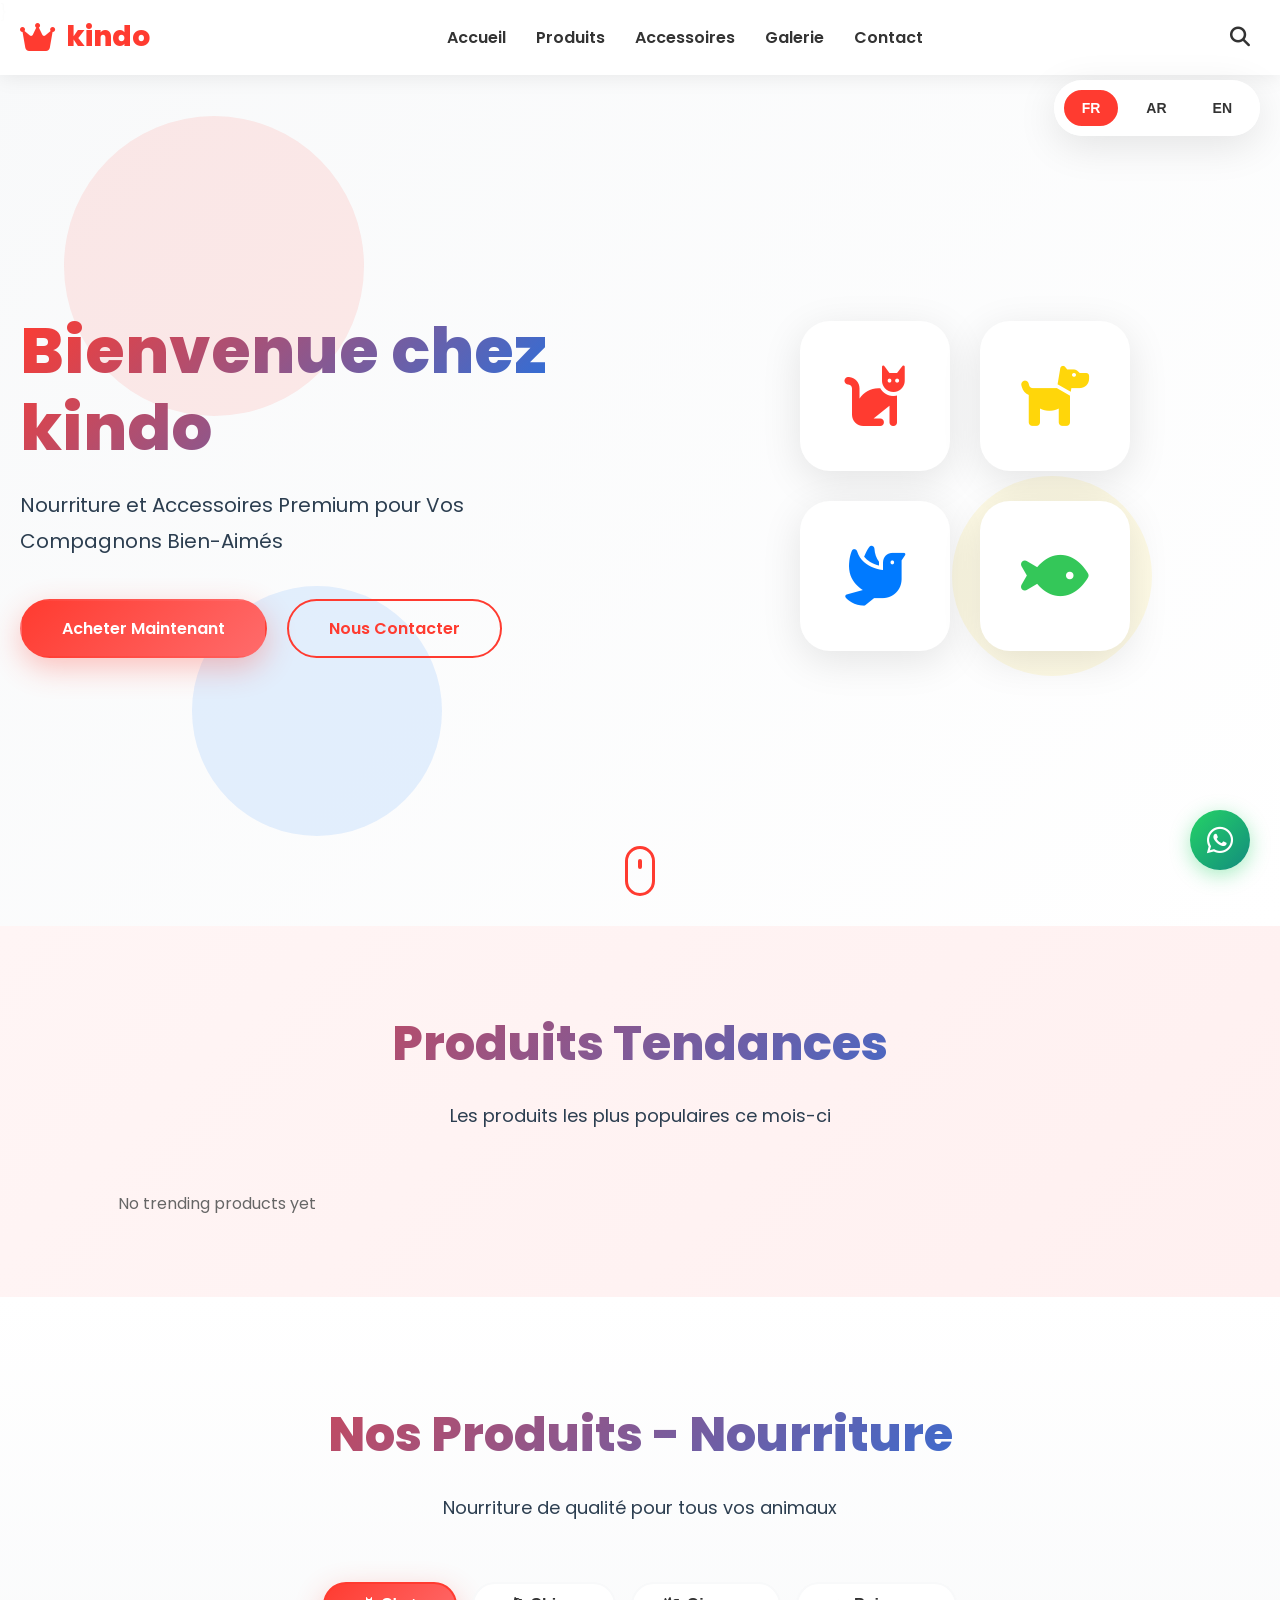
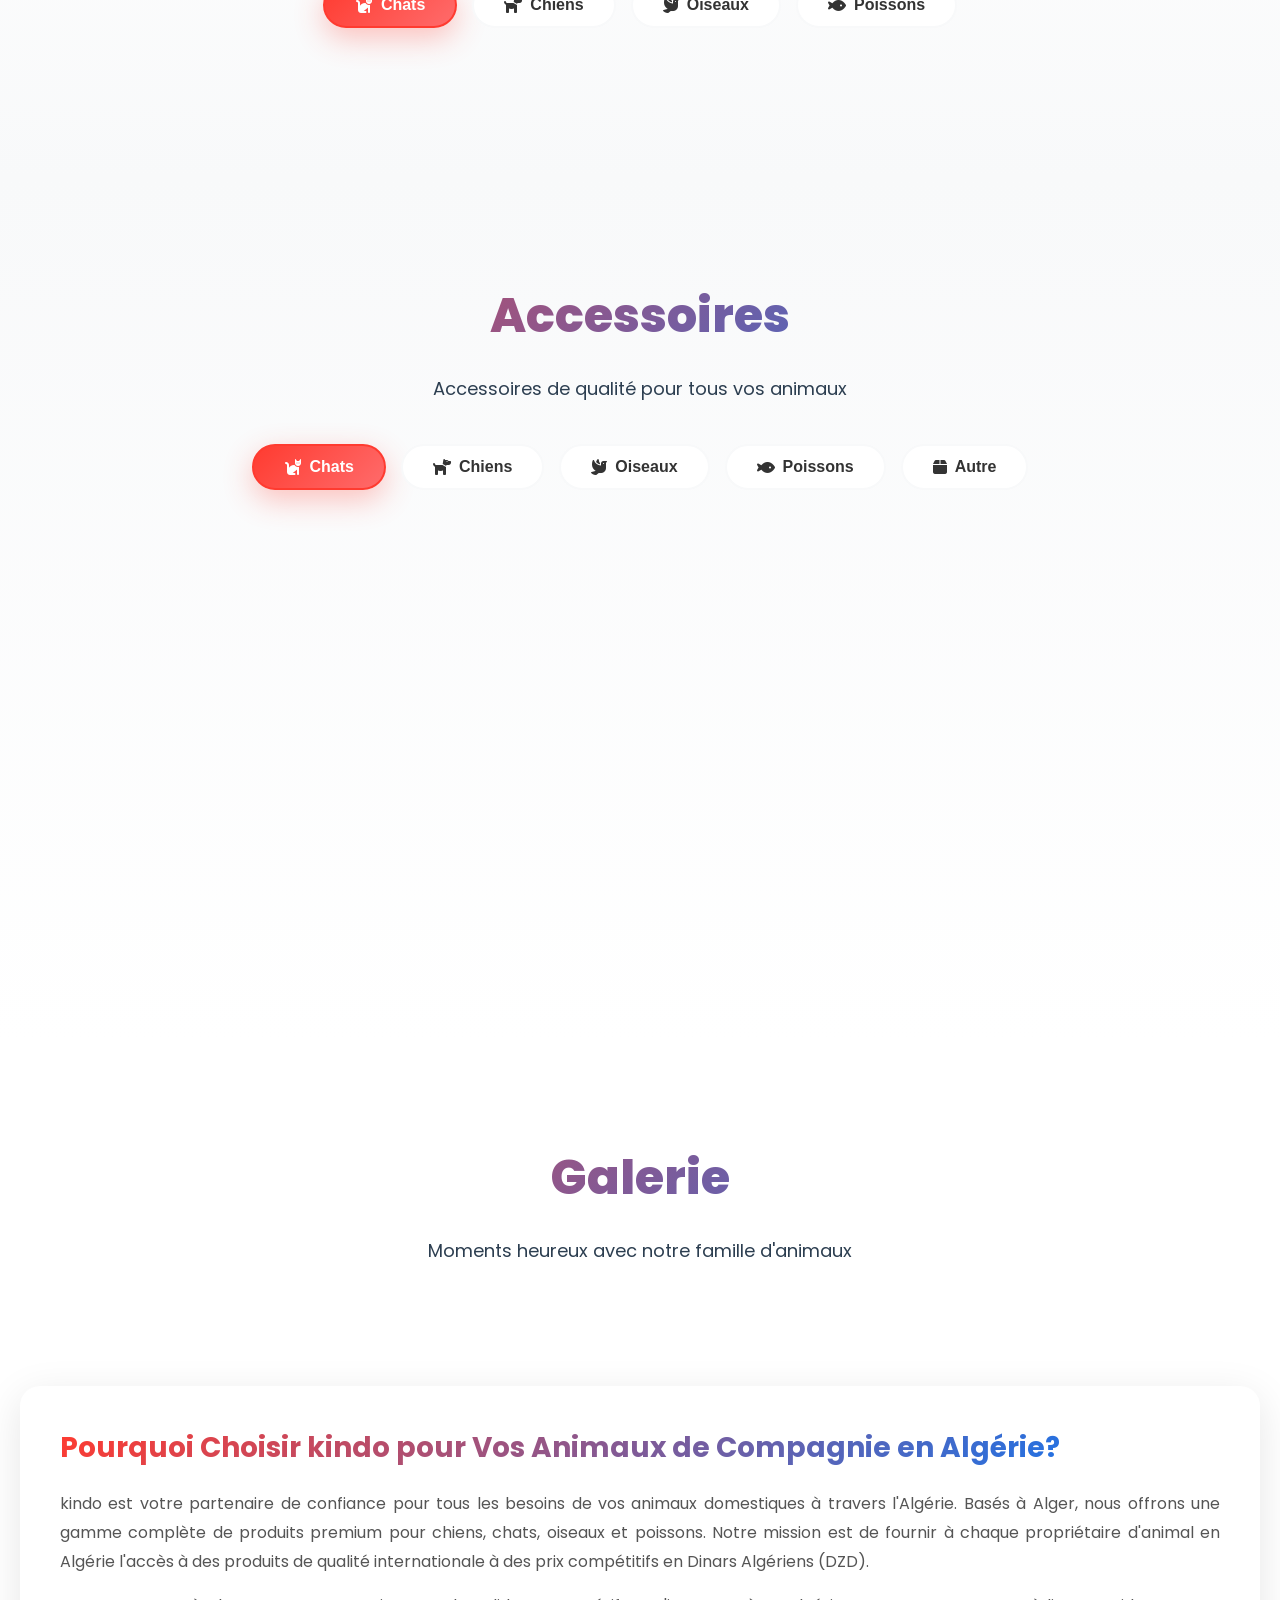
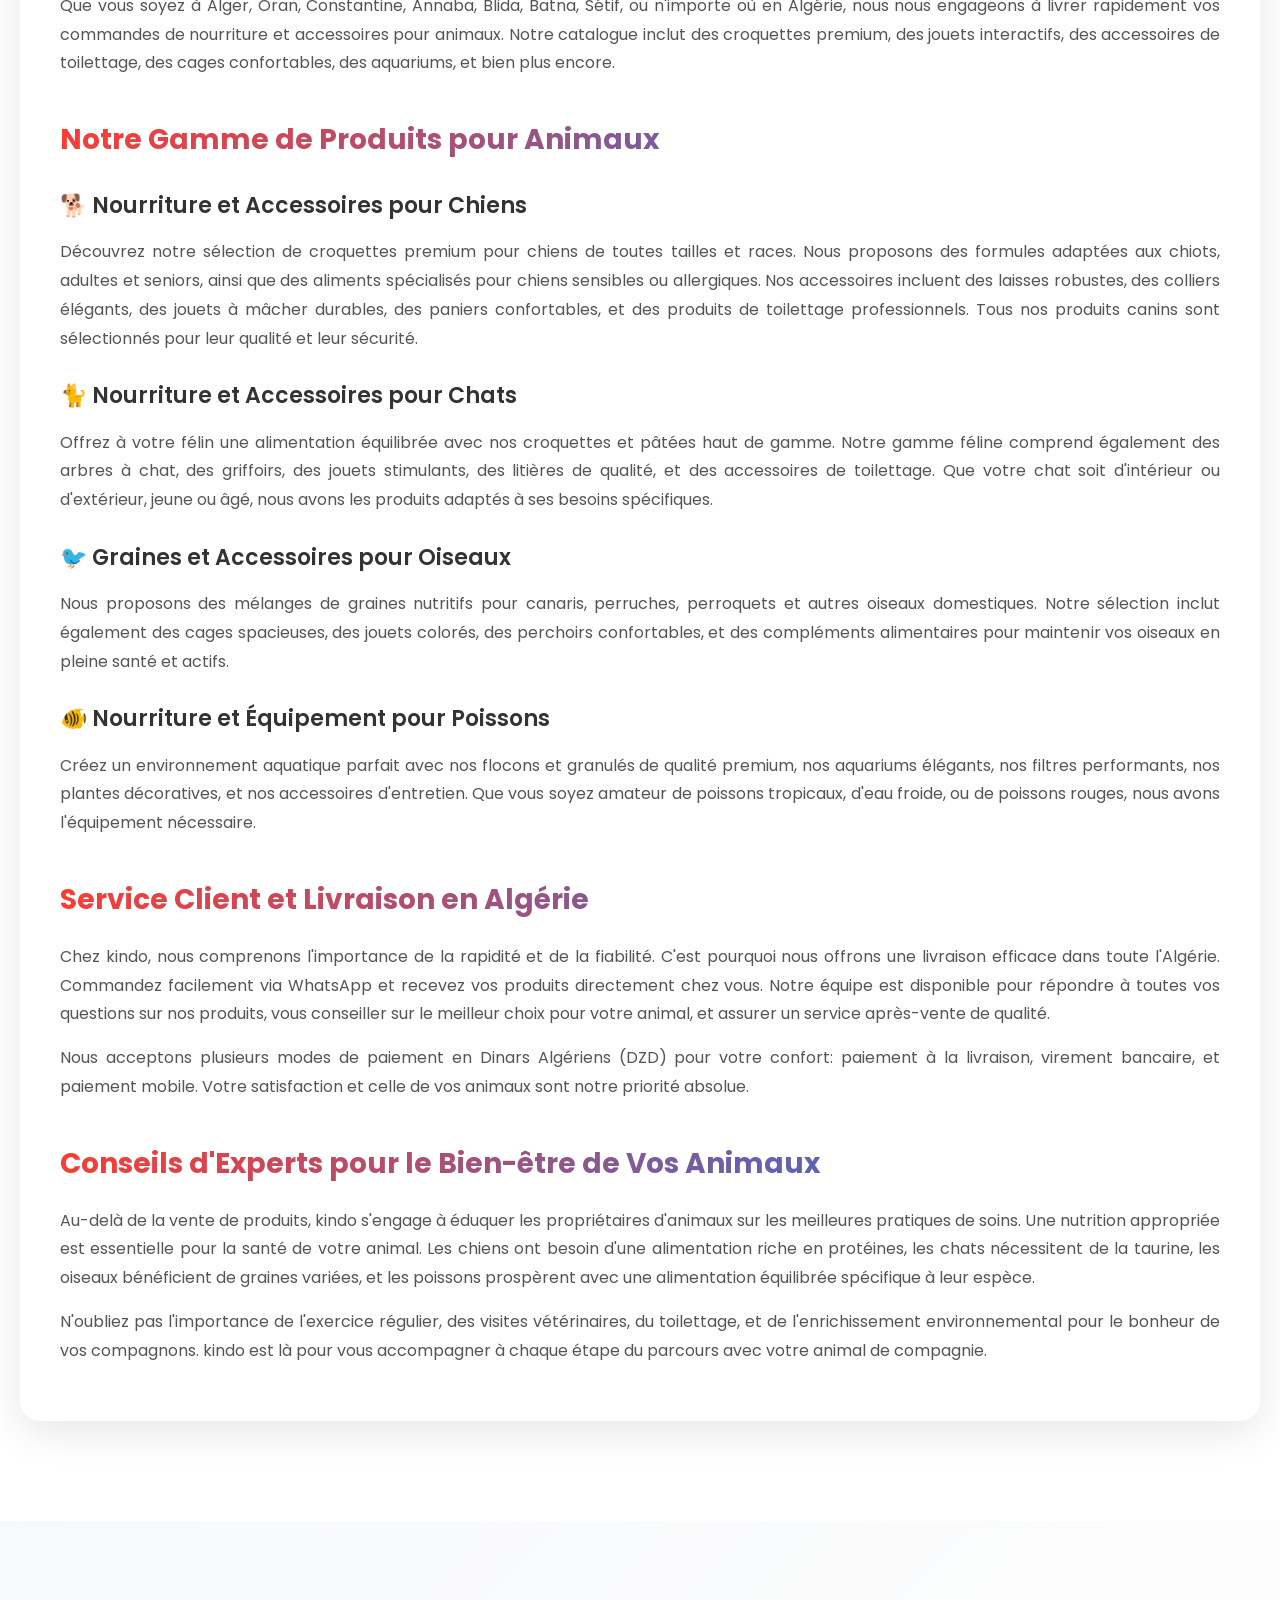
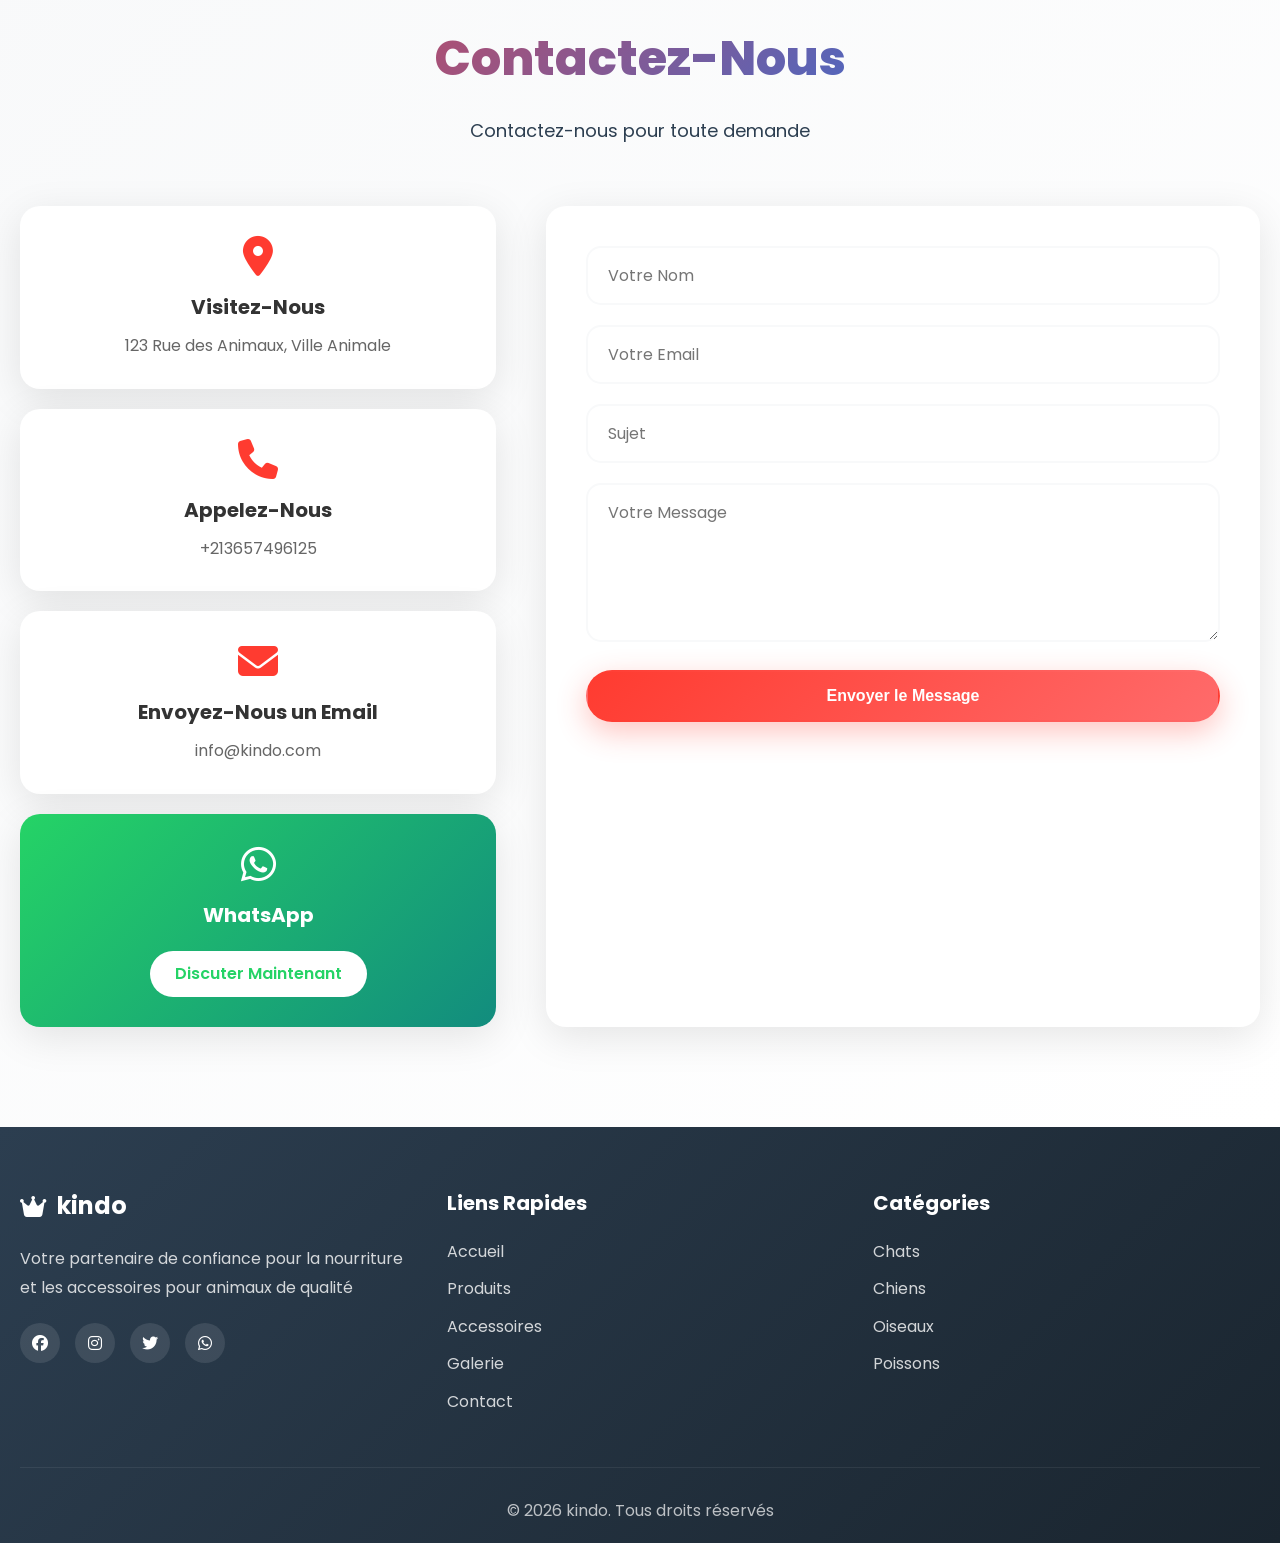
==== commit 6b4b771c: "Fix card grid alignment using CSS Grid instead of Flexbox Grid Layout Fix: - Changed from Flexbox to" ====
--- a/index.html
+++ b/index.html
@@ -167,7 +167,7 @@
     </script>
     
     <title>kindo - Nourriture et Accessoires Premium pour Animaux</title>
-    <link rel="stylesheet" href="styles.css?v=6.3">
+    <link rel="stylesheet" href="styles.css?v=8.1">
     <link rel="stylesheet" href="https://cdnjs.cloudflare.com/ajax/libs/font-awesome/6.4.0/css/all.min.css">
     <link href="https://fonts.googleapis.com/css2?family=Poppins:wght@300;400;500;600;700;800&display=swap" rel="stylesheet">
 </head>
@@ -489,6 +489,6 @@
         </div>
     </div>
 
-    <script src="script.js?v=6.0"></script>
+    <script src="script.js?v=6.3"></script>
 </body>
 </html>
--- a/styles.css
+++ b/styles.css
@@ -651,16 +651,18 @@
 }
 
 .products-grid {
-    display: flex;
-    flex-wrap: wrap;
-    justify-content: center;
+    display: grid;
+    grid-template-columns: repeat(auto-fill, minmax(300px, 1fr));
     gap: 30px;
     animation: fadeIn 0.6s ease;
+    /* Make all cards in a row the same height */
+    align-items: stretch;
 }
 
 .product-card {
-    flex: 0 0 300px;
-    max-width: 350px;
+    /* Remove flex properties, use grid instead */
+    width: 100%;
+    max-width: 100%;
 }
 
 @keyframes fadeIn {
@@ -739,6 +741,14 @@
     font-weight: 700;
     margin-bottom: 10px;
     color: var(--text-color);
+    line-height: 1.3;
+}
+
+.product-price {
+    font-size: 18px;
+    font-weight: 700;
+    color: var(--primary-color);
+    margin-bottom: 15px;
 }
 
 .product-description {
@@ -757,20 +767,8 @@
     min-height: 4.5em;
 }
 
-.product-footer {
-    display: flex;
-    flex-direction: column;
-    align-items: center;
-    gap: 15px;
+.whatsapp-order-btn {
     margin-top: auto;
-    padding-top: 10px;
-}
-
-.product-price {
-    font-size: 28px;
-    font-weight: 800;
-    color: var(--primary-color);
-    text-align: center;
 }
 
 .whatsapp-order-btn {
@@ -1394,6 +1392,63 @@
     transform: rotate(90deg);
 }
 
+/* Product Modal Content */
+.modal-body img {
+    width: 100%;
+    height: 350px;
+    object-fit: cover;
+    border-radius: 20px 20px 0 0;
+}
+
+.modal-body-content {
+    padding: 30px;
+}
+
+.modal-body-content .product-category {
+    display: inline-block;
+    padding: 8px 16px;
+    background: var(--light-gray);
+    border-radius: 20px;
+    font-size: 14px;
+    font-weight: 600;
+    color: var(--primary-color);
+    margin-bottom: 15px;
+    text-transform: uppercase;
+}
+
+.modal-body-content h2 {
+    font-size: 28px;
+    font-weight: 700;
+    margin: 15px 0;
+    color: var(--text-color);
+}
+
+.modal-body-content p {
+    font-size: 16px;
+    color: #666;
+    line-height: 1.6;
+    margin-bottom: 20px;
+}
+
+.modal-body-footer {
+    display: flex;
+    justify-content: space-between;
+    align-items: center;
+    margin-top: 30px;
+    gap: 15px;
+}
+
+.modal-body-footer .modal-price {
+    font-size: 32px;
+    font-weight: 800;
+    color: var(--primary-color);
+}
+
+.modal-body-footer .whatsapp-order-btn {
+    font-size: 16px;
+    padding: 12px 24px;
+}
+
 /* Gallery Carousel Modal */
 .gallery-modal-content {
     background: transparent;
@@ -1676,20 +1731,84 @@
     .section-subtitle {
         font-size: 14px;
     }
-    
+
+    /* ========================================
+       MOBILE PRODUCT CARD SETTINGS
+       Edit these values to change card size
+       ======================================== */
+
     .products-grid {
-        justify-content: center;
-        gap: 15px;
-        padding: 20px 10px;
-    }
-    
+        /* Mobile: 2 columns with equal height */
+        grid-template-columns: repeat(2, 1fr);
+        gap: 10px;
+        padding: 10px;
+    }
+
     .product-card {
-        flex: 0 0 calc(50% - 8px);
-        max-width: calc(50% - 8px);
-    }
-    
+        /* Cards fill grid cells and stretch to match row height */
+        width: 100%;
+        max-width: 100%;
+        height: auto;
+    }
+
     .product-image {
+        /* Fixed height for image, card stretches for content */
         height: 180px;
+        object-fit: cover;
+    }
+
+    .product-info {
+        /* Compact padding to fit more content */
+        padding: 10px 12px;
+        display: flex;
+        flex-direction: column;
+        /* Let content determine height */
+        height: auto;
+    }
+
+    .product-category {
+        font-size: 9px;
+        padding: 3px 8px;
+        margin-bottom: 6px;
+    }
+
+    .stock-badge {
+        font-size: 8px;
+        padding: 2px 6px;
+        top: 5px;
+        right: 5px;
+    }
+
+    .product-name {
+        font-size: 13px;
+        margin-bottom: 6px;
+        line-height: 1.3;
+        /* Allow name to take needed space */
+        height: auto;
+    }
+
+    .product-description {
+        font-size: 11px;
+        margin-bottom: 6px;
+        line-height: 1.3;
+        /* Allow description to expand */
+        -webkit-line-clamp: 3;
+        height: auto;
+    }
+
+    .product-price {
+        font-size: 14px;
+        font-weight: 700;
+        color: var(--primary-color);
+        margin-bottom: 8px;
+    }
+
+    .whatsapp-order-btn {
+        font-size: 11px;
+        padding: 8px 12px;
+        white-space: nowrap;
+        width: 100%;
+        text-align: center;
     }
     
     .category-tabs {
@@ -1743,6 +1862,58 @@
         width: 95%;
         margin: 20px auto;
         max-height: 90vh;
+        border-radius: 15px;
+    }
+    
+    .modal-body img {
+        height: 250px;
+        border-radius: 15px 15px 0 0;
+    }
+    
+    .modal-body-content {
+        padding: 20px;
+    }
+    
+    .modal-body-content .product-category {
+        font-size: 11px;
+        padding: 5px 10px;
+        margin-bottom: 10px;
+    }
+    
+    .modal-body-content h2 {
+        font-size: 18px;
+        margin: 10px 0;
+    }
+    
+    .modal-body-content p {
+        font-size: 13px;
+        margin-bottom: 15px;
+    }
+    
+    .modal-body-footer {
+        flex-direction: column;
+        gap: 10px;
+        margin-top: 20px;
+    }
+    
+    .modal-body-footer .modal-price {
+        font-size: 24px;
+        text-align: center;
+    }
+    
+    .modal-body-footer .whatsapp-order-btn {
+        font-size: 14px;
+        padding: 10px 20px;
+        width: 100%;
+        text-align: center;
+    }
+    
+    .close-modal {
+        top: 10px;
+        right: 10px;
+        width: 35px;
+        height: 35px;
+        font-size: 24px;
     }
     
     .search-modal-content {
